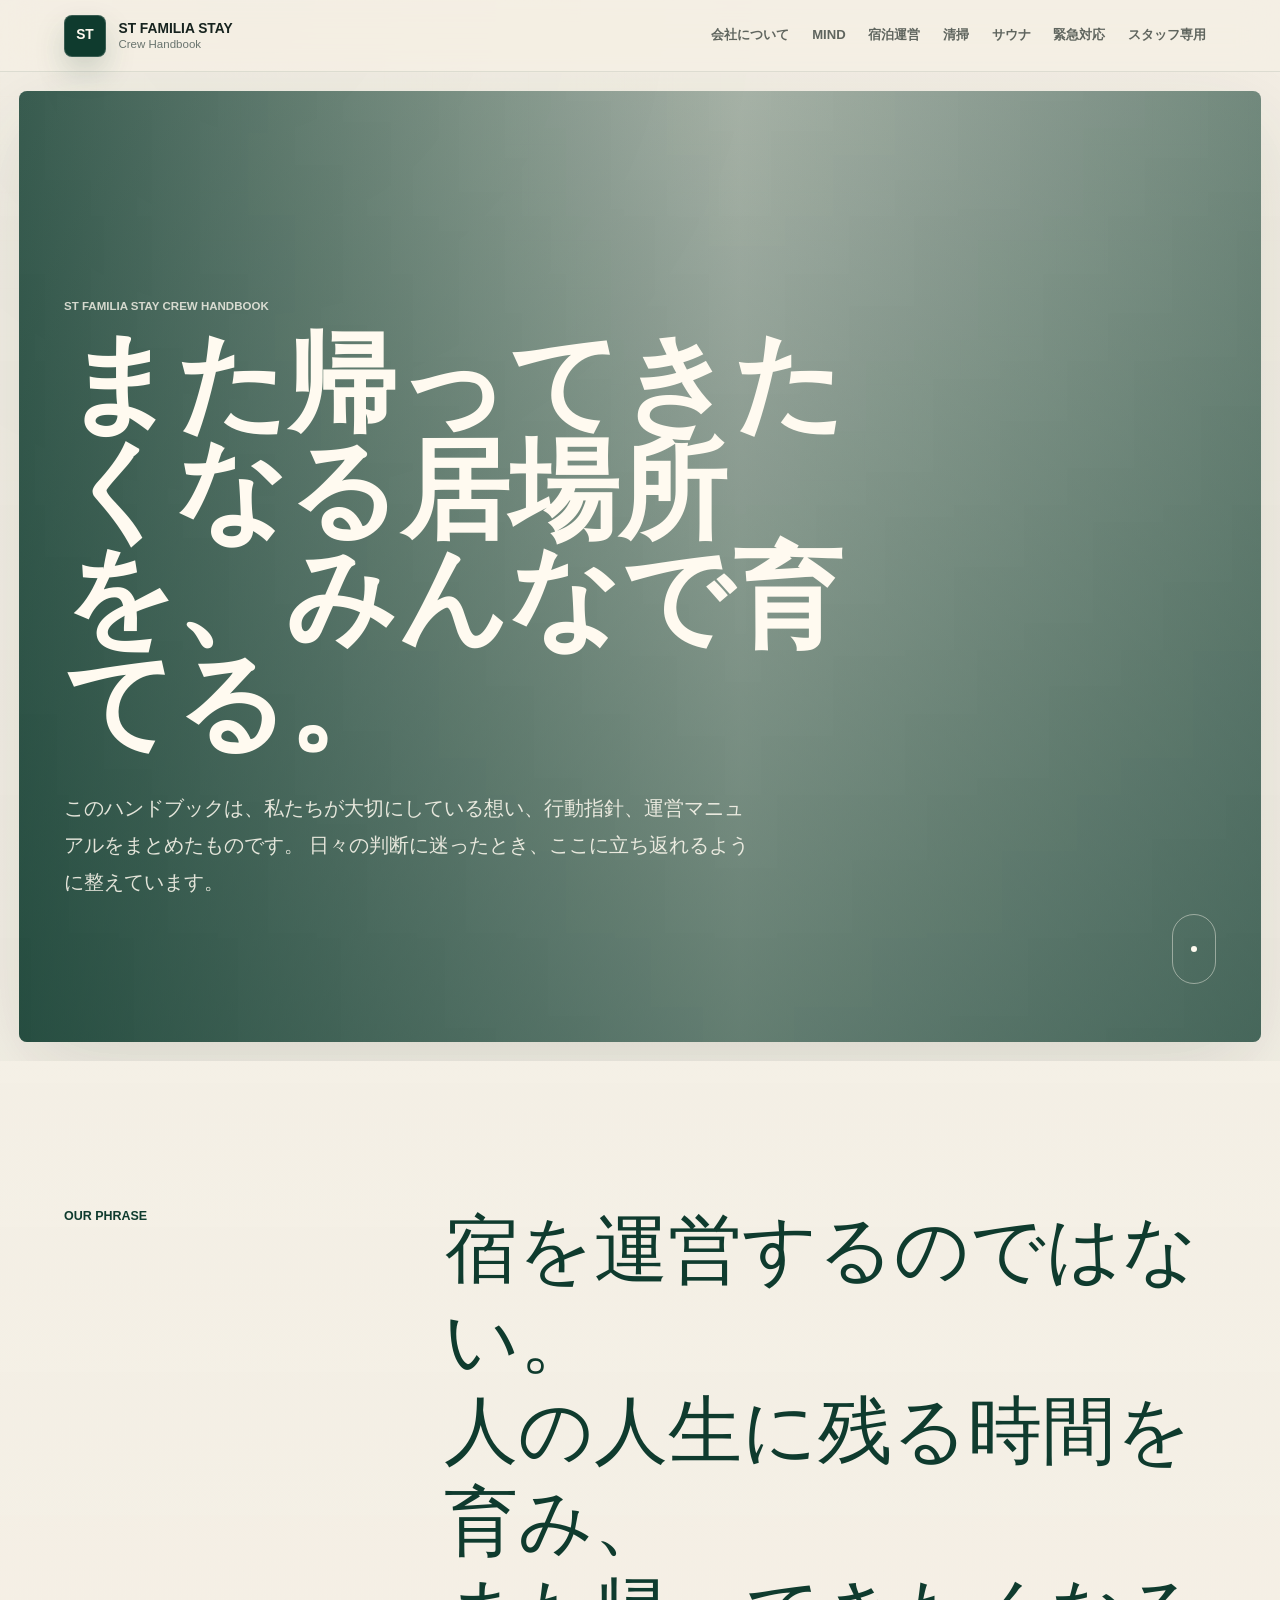
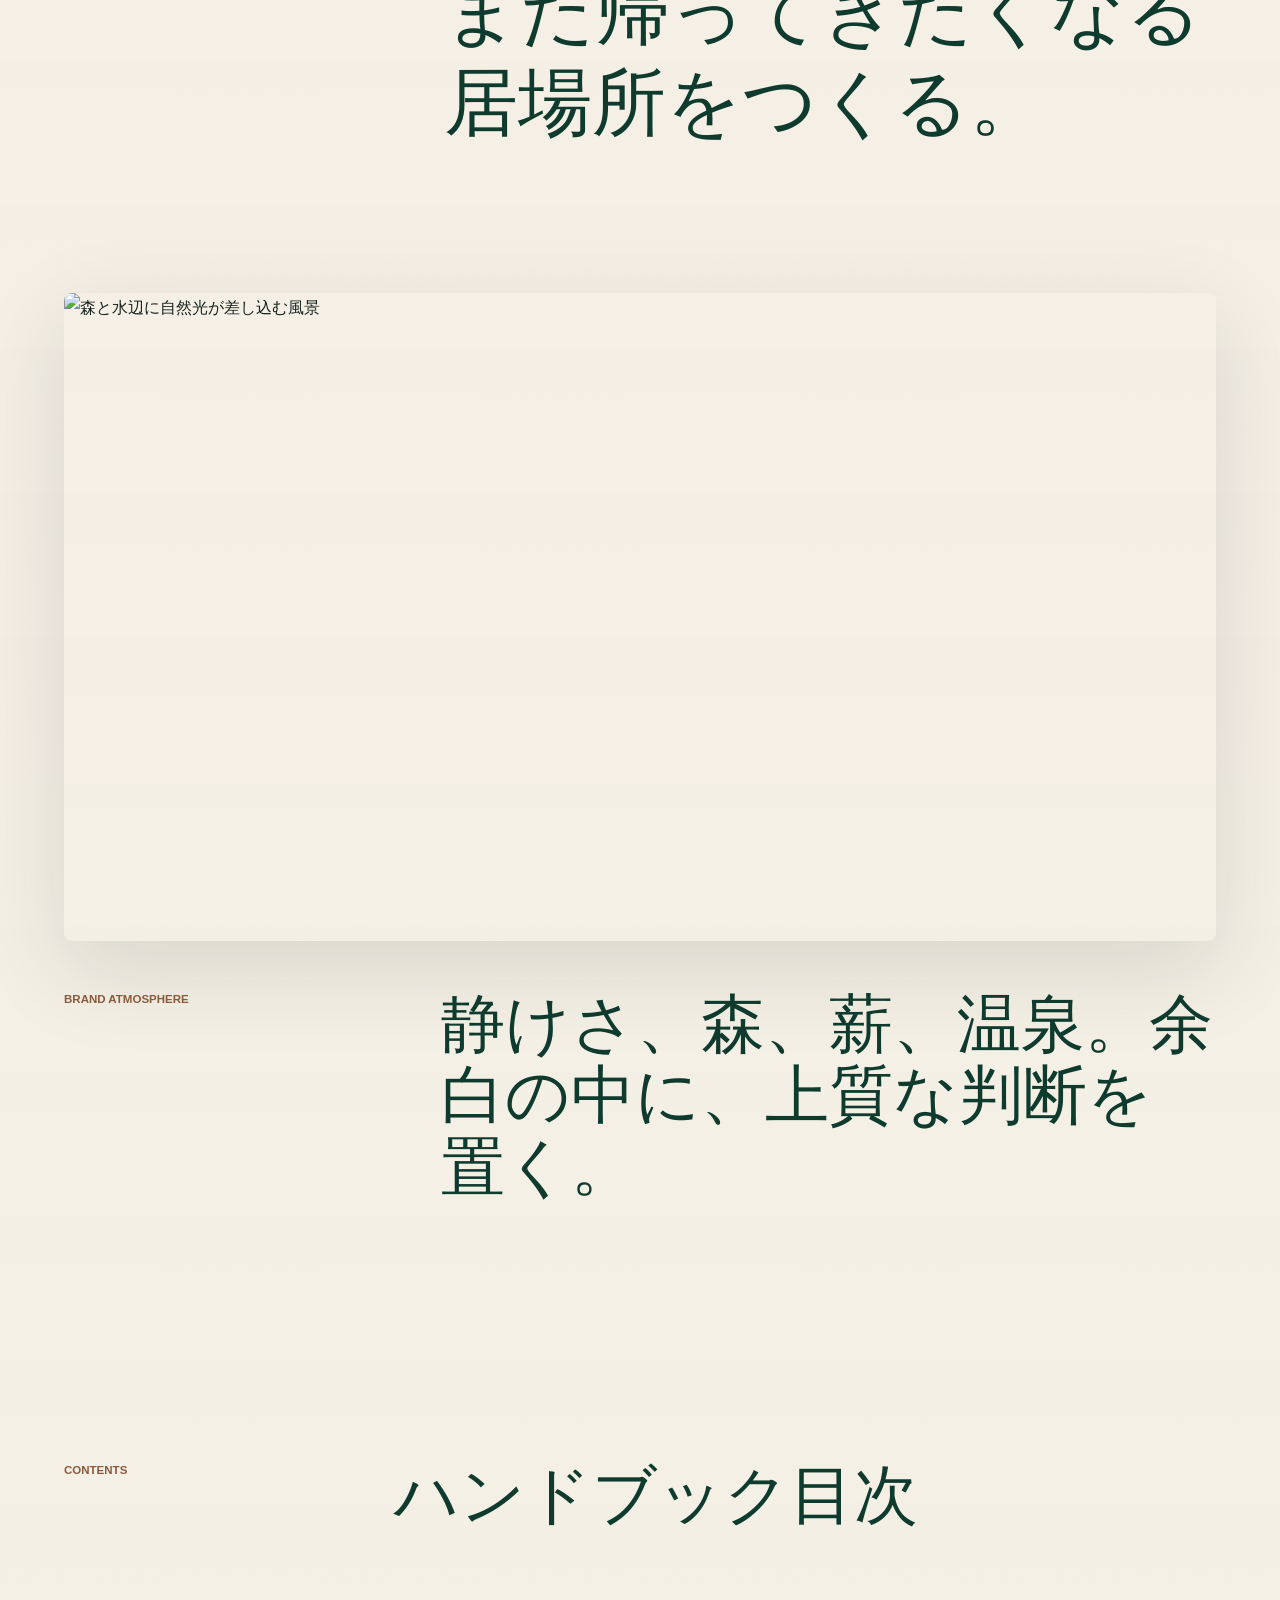
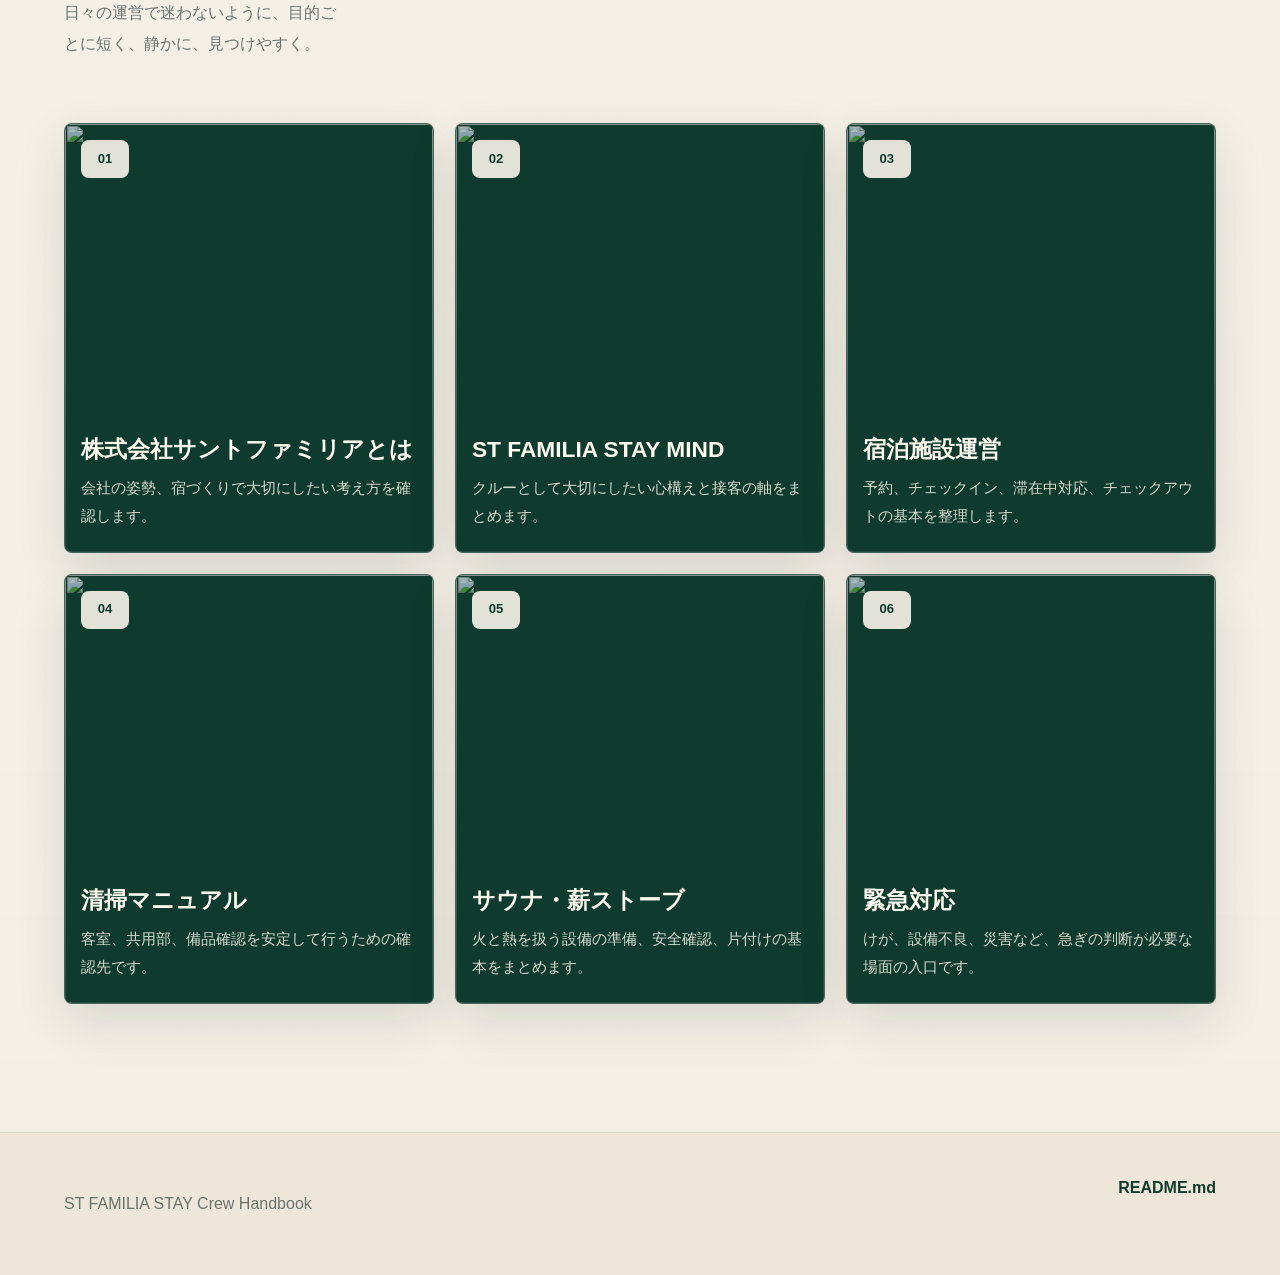
==== index.html @ 8fecba77 "Initial commit" ====
<!doctype html>
<html lang="ja">
<head>
  <meta charset="utf-8">
  <meta name="viewport" content="width=device-width, initial-scale=1">
  <title>ST FAMILIA STAY Crew Handbook</title>
  <meta name="description" content="ST FAMILIA STAYの想い、行動指針、運営マニュアルをまとめたクルーハンドブックです。">
  <link rel="stylesheet" href="style.css">
  <script src="script.js" defer></script>
</head>
<body>
  <header class="site-header">
    <a class="brand" href="index.html" aria-label="ST FAMILIA STAY Crew Handbook">
      <span class="brand-mark">ST</span>
      <span>
        <span class="brand-name">ST FAMILIA STAY</span>
        <span class="brand-subtitle">Crew Handbook</span>
      </span>
    </a>
    <nav class="site-nav" aria-label="主要ページ">
      <a href="about.html">会社について</a>
      <a href="mind.html">MIND</a>
      <a href="operations.html">宿泊運営</a>
      <a href="cleaning.html">清掃</a>
      <a href="sauna.html">サウナ</a>
      <a href="emergency.html">緊急対応</a>
      <a href="staff.html">スタッフ専用</a>
    </nav>
  </header>

  <main>
    <section class="hero" data-reveal>
      <div class="hero-image" aria-hidden="true">
        <img src="https://images.unsplash.com/photo-1448375240586-882707db888b?auto=format&fit=crop&w=1800&q=82" alt="">
      </div>
      <div class="hero-copy">
        <p class="eyebrow">ST FAMILIA STAY CREW HANDBOOK</p>
        <h1>また帰ってきたくなる居場所を、みんなで育てる。</h1>
        <p class="lead">
          このハンドブックは、私たちが大切にしている想い、行動指針、運営マニュアルをまとめたものです。
          日々の判断に迷ったとき、ここに立ち返れるように整えています。
        </p>
      </div>
      <a class="scroll-cue" href="#contents" aria-label="目次へ移動"><span></span></a>
    </section>

    <section class="quiet-statement" data-reveal>
      <div class="statement-kicker">Our Phrase</div>
      <div class="statement-copy">
        <p>宿を運営するのではない。</p>
        <p>人の人生に残る時間を育み、</p>
        <p>また帰ってきたくなる居場所をつくる。</p>
      </div>
    </section>

    <section class="image-section" data-reveal>
      <figure class="wide-photo">
        <img src="https://images.unsplash.com/photo-1506744038136-46273834b3fb?auto=format&fit=crop&w=1800&q=82" alt="森と水辺に自然光が差し込む風景">
      </figure>
      <div class="image-section-copy">
        <p class="eyebrow">Brand Atmosphere</p>
        <h2>静けさ、森、薪、温泉。余白の中に、上質な判断を置く。</h2>
      </div>
    </section>

    <section class="section" id="contents" data-reveal>
      <div class="section-heading">
        <p class="eyebrow">Contents</p>
        <h2>ハンドブック目次</h2>
        <p>日々の運営で迷わないように、目的ごとに短く、静かに、見つけやすく。</p>
      </div>
      <div class="card-grid">
        <a class="content-card ready" href="about.html">
          <img src="https://images.unsplash.com/photo-1600585154340-be6161a56a0c?auto=format&fit=crop&w=900&q=80" alt="">
          <span class="card-number">01</span>
          <h3>株式会社サントファミリアとは</h3>
          <p>会社の姿勢、宿づくりで大切にしたい考え方を確認します。</p>
        </a>
        <a class="content-card" href="mind.html">
          <img src="https://images.unsplash.com/photo-1513836279014-a89f7a76ae86?auto=format&fit=crop&w=900&q=80" alt="">
          <span class="card-number">02</span>
          <h3>ST FAMILIA STAY MIND</h3>
          <p>クルーとして大切にしたい心構えと接客の軸をまとめます。</p>
        </a>
        <a class="content-card" href="operations.html">
          <img src="https://images.unsplash.com/photo-1542314831-068cd1dbfeeb?auto=format&fit=crop&w=900&q=80" alt="">
          <span class="card-number">03</span>
          <h3>宿泊施設運営</h3>
          <p>予約、チェックイン、滞在中対応、チェックアウトの基本を整理します。</p>
        </a>
        <a class="content-card" href="cleaning.html">
          <img src="https://images.unsplash.com/photo-1524758631624-e2822e304c36?auto=format&fit=crop&w=900&q=80" alt="">
          <span class="card-number">04</span>
          <h3>清掃マニュアル</h3>
          <p>客室、共用部、備品確認を安定して行うための確認先です。</p>
        </a>
        <a class="content-card" href="sauna.html">
          <img src="https://images.unsplash.com/photo-1601674128442-7e8d228f5350?auto=format&fit=crop&w=900&q=80" alt="">
          <span class="card-number">05</span>
          <h3>サウナ・薪ストーブ</h3>
          <p>火と熱を扱う設備の準備、安全確認、片付けの基本をまとめます。</p>
        </a>
        <a class="content-card" href="emergency.html">
          <img src="https://images.unsplash.com/photo-1500530855697-b586d89ba3ee?auto=format&fit=crop&w=900&q=80" alt="">
          <span class="card-number">06</span>
          <h3>緊急対応</h3>
          <p>けが、設備不良、災害など、急ぎの判断が必要な場面の入口です。</p>
        </a>
      </div>
    </section>
  </main>

  <footer class="site-footer">
    <p>ST FAMILIA STAY Crew Handbook</p>
    <a href="README.md">README.md</a>
  </footer>
</body>
</html>
---- style.css ----
:root {
  --ink: #17231f;
  --muted: #69746e;
  --paper: #f4efe5;
  --paper-soft: #fbf7ef;
  --forest: #0f3b2e;
  --forest-2: #1f5a47;
  --moss: #7f8f68;
  --wood: #8a5a3b;
  --steam: #e9e1d3;
  --line: rgba(15, 59, 46, 0.16);
  --white: #fffaf0;
  --shadow-soft: 0 28px 90px rgba(23, 35, 31, 0.13);
  --shadow-hover: 0 36px 120px rgba(23, 35, 31, 0.19);
  --radius: 8px;
  --site-pad: clamp(1rem, 5vw, 4.5rem);
}

* {
  box-sizing: border-box;
}

html {
  scroll-behavior: smooth;
  background: var(--paper);
}

body {
  margin: 0;
  color: var(--ink);
  background:
    linear-gradient(180deg, rgba(244, 239, 229, 0.88), rgba(244, 239, 229, 1)),
    radial-gradient(circle at 20% 0%, rgba(127, 143, 104, 0.2), transparent 34rem);
  font-family: -apple-system, BlinkMacSystemFont, "Hiragino Sans", "Yu Gothic", "YuGothic", "Noto Sans JP", sans-serif;
  line-height: 1.9;
  text-rendering: optimizeLegibility;
}

body::before {
  content: "";
  position: fixed;
  inset: 0;
  z-index: -1;
  pointer-events: none;
  background-image:
    linear-gradient(rgba(15, 59, 46, 0.035) 1px, transparent 1px),
    linear-gradient(90deg, rgba(15, 59, 46, 0.025) 1px, transparent 1px);
  background-size: 48px 48px;
  mask-image: linear-gradient(180deg, rgba(0, 0, 0, 0.34), transparent 70%);
}

a {
  color: inherit;
}

img {
  display: block;
  max-width: 100%;
}

h1,
h2,
h3,
p {
  overflow-wrap: anywhere;
}

h1,
h2,
h3 {
  letter-spacing: 0;
}

[data-reveal] {
  opacity: 0;
  transform: translateY(28px);
  transition: opacity 900ms ease, transform 900ms ease;
}

[data-reveal].is-visible {
  opacity: 1;
  transform: translateY(0);
}

.site-header {
  position: sticky;
  top: 0;
  z-index: 20;
  display: flex;
  align-items: center;
  justify-content: space-between;
  gap: 1.2rem;
  min-height: 72px;
  padding: 0.85rem var(--site-pad);
  background: rgba(244, 239, 229, 0.78);
  border-bottom: 1px solid rgba(15, 59, 46, 0.1);
  backdrop-filter: blur(18px) saturate(145%);
}

.brand {
  display: inline-flex;
  align-items: center;
  gap: 0.78rem;
  min-width: 230px;
  text-decoration: none;
}

.brand-mark {
  display: grid;
  place-items: center;
  width: 42px;
  height: 42px;
  color: var(--white);
  background: var(--forest);
  border: 1px solid rgba(255, 250, 240, 0.18);
  border-radius: var(--radius);
  box-shadow: 0 14px 30px rgba(15, 59, 46, 0.18);
  font-size: 0.86rem;
  font-weight: 800;
  letter-spacing: 0;
}

.brand-name,
.brand-subtitle {
  display: block;
  line-height: 1.24;
}

.brand-name {
  font-size: 0.86rem;
  font-weight: 800;
}

.brand-subtitle {
  color: var(--muted);
  font-size: 0.72rem;
}

.site-nav {
  display: flex;
  flex-wrap: wrap;
  justify-content: flex-end;
  gap: 0.18rem;
}

.site-nav a {
  padding: 0.42rem 0.62rem;
  border-radius: 999px;
  color: rgba(23, 35, 31, 0.68);
  font-size: 0.82rem;
  font-weight: 700;
  text-decoration: none;
  transition: color 180ms ease, background 180ms ease;
}

.site-nav a:hover,
.site-nav a[aria-current="page"] {
  color: var(--white);
  background: var(--forest);
}

.hero {
  position: relative;
  display: grid;
  min-height: calc(100svh - 72px);
  padding: clamp(7rem, 18vw, 14rem) var(--site-pad) clamp(5rem, 13vw, 10rem);
  overflow: hidden;
  isolation: isolate;
}

.hero-image {
  position: absolute;
  inset: clamp(0.65rem, 2vw, 1.2rem);
  z-index: -2;
  overflow: hidden;
  border-radius: var(--radius);
  box-shadow: var(--shadow-soft);
}

.hero-image::after {
  content: "";
  position: absolute;
  inset: 0;
  background:
    linear-gradient(180deg, rgba(15, 59, 46, 0.18), rgba(15, 59, 46, 0.54)),
    linear-gradient(90deg, rgba(15, 59, 46, 0.78), rgba(15, 59, 46, 0.2) 58%, rgba(15, 59, 46, 0.48));
}

.hero-image img {
  width: 100%;
  height: 100%;
  object-fit: cover;
  transform: scale(1.04);
  animation: slow-breathe 14s ease-in-out infinite alternate;
}

.hero-copy {
  max-width: 880px;
  color: var(--white);
}

.eyebrow {
  margin: 0 0 0.85rem;
  color: var(--wood);
  font-size: 0.72rem;
  font-weight: 800;
  letter-spacing: 0;
  text-transform: uppercase;
}

.hero .eyebrow,
.page-hero .eyebrow {
  color: rgba(255, 250, 240, 0.78);
}

h1 {
  max-width: 920px;
  margin: 0;
  font-size: clamp(2.35rem, 12vw, 6.8rem);
  font-weight: 650;
  line-height: 0.98;
}

.lead {
  max-width: 690px;
  margin: clamp(1.2rem, 3vw, 2rem) 0 0;
  color: rgba(255, 250, 240, 0.86);
  font-size: clamp(1rem, 2.3vw, 1.22rem);
}

.scroll-cue {
  position: absolute;
  right: var(--site-pad);
  bottom: clamp(2.2rem, 6vw, 5rem);
  display: grid;
  place-items: center;
  width: 44px;
  height: 70px;
  border: 1px solid rgba(255, 250, 240, 0.44);
  border-radius: 999px;
  text-decoration: none;
}

.scroll-cue span {
  width: 6px;
  height: 6px;
  background: var(--white);
  border-radius: 50%;
  animation: scroll-dot 1.7s ease-in-out infinite;
}

.quiet-statement {
  display: grid;
  grid-template-columns: minmax(0, 0.36fr) minmax(0, 1fr);
  gap: clamp(2rem, 8vw, 7rem);
  padding: clamp(4rem, 12vw, 9rem) var(--site-pad);
}

.statement-kicker {
  color: var(--forest);
  font-size: 0.78rem;
  font-weight: 800;
  text-transform: uppercase;
}

.statement-copy {
  color: var(--forest);
  font-size: clamp(1.65rem, 5.8vw, 4.8rem);
  font-weight: 560;
  line-height: 1.22;
}

.statement-copy p {
  margin: 0;
}

.image-section {
  display: grid;
  gap: clamp(1.4rem, 4vw, 3rem);
  padding: 0 var(--site-pad) clamp(4rem, 10vw, 8rem);
}

.wide-photo {
  margin: 0;
  overflow: hidden;
  border-radius: var(--radius);
  box-shadow: var(--shadow-soft);
}

.wide-photo img {
  width: 100%;
  height: min(72svh, 760px);
  min-height: 420px;
  object-fit: cover;
}

.image-section-copy {
  display: grid;
  grid-template-columns: minmax(0, 0.42fr) minmax(0, 1fr);
  gap: clamp(1rem, 4vw, 4rem);
  align-items: start;
}

.image-section-copy h2,
.section-heading h2 {
  margin: 0;
  color: var(--forest);
  font-size: clamp(1.8rem, 5vw, 4.1rem);
  font-weight: 560;
  line-height: 1.12;
}

.section {
  padding: clamp(4rem, 10vw, 8rem) var(--site-pad);
}

.section-heading {
  display: grid;
  grid-template-columns: minmax(0, 0.34fr) minmax(0, 1fr);
  gap: clamp(1rem, 4vw, 4rem);
  margin-bottom: clamp(1.8rem, 5vw, 4rem);
}

.section-heading p:last-child {
  max-width: 520px;
  margin: 1rem 0 0;
  color: var(--muted);
}

.card-grid {
  display: grid;
  grid-template-columns: repeat(3, minmax(0, 1fr));
  gap: clamp(0.9rem, 2vw, 1.3rem);
}

.content-card {
  position: relative;
  min-height: 430px;
  padding: 1rem;
  overflow: hidden;
  color: var(--white);
  background: var(--forest);
  border: 1px solid rgba(255, 250, 240, 0.22);
  border-radius: var(--radius);
  box-shadow: 0 18px 50px rgba(23, 35, 31, 0.12);
  text-decoration: none;
  transition: transform 260ms ease, box-shadow 260ms ease;
}

.content-card::after {
  content: "";
  position: absolute;
  inset: 0;
  background: linear-gradient(180deg, rgba(15, 59, 46, 0.08), rgba(15, 59, 46, 0.84));
  pointer-events: none;
}

.content-card img {
  position: absolute;
  inset: 0;
  width: 100%;
  height: 100%;
  object-fit: cover;
  opacity: 0.72;
  transition: transform 700ms ease, opacity 260ms ease;
}

.content-card:hover {
  transform: translateY(-6px);
  box-shadow: var(--shadow-hover);
}

.content-card:hover img {
  opacity: 0.86;
  transform: scale(1.06);
}

.card-number,
.content-card h3,
.content-card p {
  position: relative;
  z-index: 1;
}

.card-number {
  display: inline-grid;
  place-items: center;
  width: 3rem;
  height: 2.35rem;
  color: var(--forest);
  background: rgba(255, 250, 240, 0.88);
  border-radius: var(--radius);
  font-size: 0.82rem;
  font-weight: 800;
}

.content-card h3 {
  margin: 16rem 0 0.65rem;
  font-size: clamp(1.12rem, 2vw, 1.42rem);
  line-height: 1.35;
}

.content-card p {
  margin: 0;
  color: rgba(255, 250, 240, 0.84);
  font-size: 0.92rem;
}

.page {
  max-width: 1220px;
  margin: 0 auto;
  padding: clamp(1.2rem, 4vw, 2rem) var(--site-pad) clamp(4rem, 10vw, 8rem);
}

.breadcrumb {
  display: flex;
  flex-wrap: wrap;
  gap: 0.55rem;
  align-items: center;
  color: var(--muted);
  font-size: 0.82rem;
}

.breadcrumb a {
  color: var(--forest);
  font-weight: 800;
  text-decoration: none;
}

.breadcrumb span::before {
  content: "/";
  margin-right: 0.55rem;
  color: rgba(15, 59, 46, 0.32);
}

.page-hero {
  position: relative;
  min-height: min(72svh, 760px);
  margin-top: 1rem;
  padding: clamp(2rem, 7vw, 5.5rem);
  display: grid;
  align-content: end;
  overflow: hidden;
  color: var(--white);
  background: var(--forest);
  border-radius: var(--radius);
  box-shadow: var(--shadow-soft);
}

.page-hero::before {
  content: "";
  position: absolute;
  inset: 0;
  background-image: var(--page-image);
  background-position: center;
  background-size: cover;
  transform: scale(1.03);
  animation: slow-breathe 16s ease-in-out infinite alternate;
}

.page-hero::after {
  content: "";
  position: absolute;
  inset: 0;
  background:
    linear-gradient(180deg, rgba(15, 59, 46, 0.08), rgba(15, 59, 46, 0.82)),
    linear-gradient(90deg, rgba(15, 59, 46, 0.72), rgba(15, 59, 46, 0.1));
}

.page-hero > * {
  position: relative;
  z-index: 1;
}

.page-hero h1 {
  font-size: clamp(2.25rem, 8vw, 5.8rem);
}

.page-hero .lead {
  max-width: 680px;
}

.article-layout {
  display: grid;
  grid-template-columns: minmax(160px, 220px) minmax(0, 1fr);
  gap: clamp(1.2rem, 4vw, 3rem);
  margin-top: clamp(2rem, 6vw, 4rem);
}

.toc {
  position: sticky;
  top: 96px;
  align-self: start;
  display: grid;
  gap: 0.15rem;
  padding: 1rem;
  background: rgba(251, 247, 239, 0.72);
  border: 1px solid var(--line);
  border-radius: var(--radius);
  backdrop-filter: blur(14px);
}

.toc a {
  padding: 0.5rem 0.4rem;
  color: var(--muted);
  font-size: 0.86rem;
  font-weight: 800;
  text-decoration: none;
}

.toc a:hover {
  color: var(--forest);
}

.article {
  margin-top: clamp(2rem, 6vw, 4rem);
  padding: clamp(1.35rem, 5vw, 4rem);
  background: rgba(251, 247, 239, 0.82);
  border: 1px solid var(--line);
  border-radius: var(--radius);
  box-shadow: 0 18px 70px rgba(23, 35, 31, 0.08);
  backdrop-filter: blur(14px);
}

.article-layout .article {
  margin-top: 0;
}

.article.narrow {
  max-width: 860px;
}

.article h2 {
  margin: 0 0 0.9rem;
  color: var(--forest);
  font-size: clamp(1.45rem, 4.5vw, 2.7rem);
  font-weight: 560;
  line-height: 1.25;
}

.article h2:not(:first-child) {
  margin-top: clamp(2.2rem, 7vw, 4rem);
}

.article p {
  margin: 0 0 1.1rem;
  color: rgba(23, 35, 31, 0.78);
}

.check-list {
  display: grid;
  gap: 0.72rem;
  margin: 1.2rem 0 0;
  padding: 0;
  list-style: none;
}

.check-list li {
  position: relative;
  padding: 0.75rem 0 0.75rem 2rem;
  border-top: 1px solid rgba(15, 59, 46, 0.1);
}

.check-list li::before {
  content: "";
  position: absolute;
  top: 1.28rem;
  left: 0.3rem;
  width: 0.48rem;
  height: 0.48rem;
  background: var(--forest);
  border-radius: 50%;
  box-shadow: 0 0 0 7px rgba(15, 59, 46, 0.09);
}

.note {
  margin: 1.8rem 0;
  padding: clamp(1rem, 3vw, 1.45rem);
  color: var(--white);
  background: var(--forest);
  border: 1px solid rgba(255, 250, 240, 0.14);
  border-radius: var(--radius);
}

.note.warning {
  background: #5b2f22;
}

.note strong {
  display: block;
  margin-bottom: 0.4rem;
  color: var(--white);
}

.note p {
  margin: 0;
  color: rgba(255, 250, 240, 0.84);
}

.process {
  display: grid;
  grid-template-columns: repeat(5, minmax(0, 1fr));
  gap: 0.55rem;
  margin-top: 1.4rem;
}

.process span {
  min-height: 72px;
  display: grid;
  place-items: center;
  padding: 0.6rem;
  color: var(--forest);
  background: rgba(15, 59, 46, 0.06);
  border: 1px solid var(--line);
  border-radius: var(--radius);
  font-size: 0.84rem;
  font-weight: 800;
  text-align: center;
}

.steps {
  display: grid;
  gap: 0.8rem;
  margin: 1.2rem 0 0;
  padding: 0;
  list-style: none;
  counter-reset: step;
}

.steps li {
  display: grid;
  grid-template-columns: auto minmax(0, 1fr);
  gap: 0.55rem 1rem;
  padding: clamp(1rem, 3vw, 1.35rem);
  background: rgba(91, 47, 34, 0.06);
  border: 1px solid rgba(91, 47, 34, 0.16);
  border-radius: var(--radius);
  counter-increment: step;
}

.steps li::before {
  content: counter(step);
  display: grid;
  place-items: center;
  width: 2.2rem;
  height: 2.2rem;
  color: var(--white);
  background: #5b2f22;
  border-radius: var(--radius);
  font-weight: 800;
}

.steps strong,
.steps span {
  grid-column: 2;
}

.steps strong {
  grid-row: 1;
  color: #5b2f22;
  line-height: 1.1;
}

.steps span {
  color: var(--muted);
}

.site-footer {
  display: flex;
  flex-wrap: wrap;
  justify-content: space-between;
  gap: 1rem;
  padding: clamp(1.5rem, 4vw, 2.5rem) var(--site-pad);
  color: var(--muted);
  background: #eee7d9;
  border-top: 1px solid rgba(15, 59, 46, 0.1);
}

.site-footer a {
  color: var(--forest);
  font-weight: 800;
  text-decoration: none;
}

.about-page {
  padding: clamp(1rem, 3vw, 1.4rem) var(--site-pad) clamp(4rem, 10vw, 8rem);
}

.about-breadcrumb {
  max-width: 1260px;
  margin: 0 auto 1rem;
}

.about-hero {
  position: relative;
  min-height: min(86svh, 880px);
  max-width: 1260px;
  margin: 0 auto;
  display: grid;
  align-items: end;
  overflow: hidden;
  border-radius: var(--radius);
  box-shadow: var(--shadow-soft);
  isolation: isolate;
}

.about-hero-image {
  position: absolute;
  inset: 0;
  z-index: -2;
}

.about-hero-image::after {
  content: "";
  position: absolute;
  inset: 0;
  background:
    linear-gradient(180deg, rgba(15, 59, 46, 0.04), rgba(15, 59, 46, 0.82)),
    linear-gradient(90deg, rgba(15, 59, 46, 0.78), rgba(15, 59, 46, 0.12) 64%);
}

.about-hero-image img {
  width: 100%;
  height: 100%;
  object-fit: cover;
  transform: scale(1.03);
  animation: slow-breathe 16s ease-in-out infinite alternate;
}

.about-hero-copy {
  max-width: 900px;
  padding: clamp(2rem, 7vw, 5.8rem);
  color: var(--white);
}

.about-hero-copy .eyebrow {
  color: rgba(255, 250, 240, 0.76);
}

.about-hero-copy h1 {
  font-size: clamp(2.35rem, 9vw, 6.3rem);
}

.about-hero-copy .lead {
  color: rgba(255, 250, 240, 0.86);
}

.philosophy-section,
.mv-section,
.value-section,
.owner-message,
.phrase-section,
.next-page-section {
  max-width: 1260px;
  margin: 0 auto;
}

.philosophy-section {
  display: grid;
  grid-template-columns: minmax(0, 0.32fr) minmax(0, 1fr);
  gap: clamp(1.6rem, 7vw, 6rem);
  padding: clamp(5rem, 13vw, 10rem) 0;
}

.section-index {
  margin: 0;
  color: var(--forest);
  font-size: 0.78rem;
  font-weight: 800;
  text-transform: uppercase;
}

.philosophy-copy {
  max-width: 830px;
}

.philosophy-copy h2,
.mv-block h2,
.value-heading h2,
.owner-copy h2,
.next-page-section h2 {
  margin: 0;
  color: var(--forest);
  font-size: clamp(2rem, 6vw, 4.8rem);
  font-weight: 560;
  line-height: 1.12;
}

.philosophy-copy p,
.mv-block p,
.value-heading p,
.owner-copy p,
.next-page-section p {
  color: rgba(23, 35, 31, 0.76);
}

.philosophy-copy p {
  max-width: 720px;
  margin: clamp(1.3rem, 3vw, 2rem) 0 0;
  font-size: clamp(1rem, 2vw, 1.14rem);
}

.mv-section {
  display: grid;
  grid-template-columns: minmax(0, 0.8fr) minmax(0, 1fr);
  gap: clamp(1.2rem, 5vw, 4.5rem);
  align-items: center;
  padding: clamp(2.8rem, 9vw, 7rem) 0;
}

.mv-section.reverse {
  direction: rtl;
}

.mv-section.reverse > * {
  direction: ltr;
}

.mv-block {
  padding: clamp(1.4rem, 5vw, 4rem);
}

.mv-block span {
  display: block;
  margin-bottom: 1rem;
  color: var(--wood);
  font-size: 0.78rem;
  font-weight: 800;
  text-transform: uppercase;
}

.mv-block p {
  max-width: 560px;
  margin: 1.4rem 0 0;
}

.mv-photo {
  margin: 0;
  overflow: hidden;
  border-radius: var(--radius);
  box-shadow: var(--shadow-soft);
}

.mv-photo img {
  width: 100%;
  height: min(72svh, 720px);
  min-height: 440px;
  object-fit: cover;
}

.value-section {
  padding: clamp(5rem, 13vw, 10rem) 0;
}

.value-heading {
  display: grid;
  grid-template-columns: minmax(0, 0.34fr) minmax(0, 1fr);
  gap: clamp(1rem, 5vw, 4rem);
  margin-top: 1rem;
  margin-bottom: clamp(1.8rem, 5vw, 4rem);
}

.value-heading p {
  max-width: 500px;
  margin: 1rem 0 0;
}

.value-grid {
  display: grid;
  grid-template-columns: repeat(4, minmax(0, 1fr));
  gap: 1px;
  overflow: hidden;
  border: 1px solid var(--line);
  border-radius: var(--radius);
  background: var(--line);
}

.value-grid article {
  min-height: 320px;
  padding: clamp(1.2rem, 3vw, 2rem);
  background: rgba(251, 247, 239, 0.84);
  transition: background 220ms ease, transform 220ms ease;
}

.value-grid article:hover {
  background: var(--forest);
  transform: translateY(-2px);
}

.value-grid span {
  display: block;
  color: var(--wood);
  font-size: 0.78rem;
  font-weight: 800;
}

.value-grid h3 {
  margin: 5rem 0 0.8rem;
  color: var(--forest);
  font-size: clamp(1.15rem, 2vw, 1.45rem);
  line-height: 1.35;
}

.value-grid p {
  margin: 0;
  color: rgba(23, 35, 31, 0.7);
  font-size: 0.92rem;
}

.value-grid article:hover span,
.value-grid article:hover h3,
.value-grid article:hover p {
  color: var(--white);
}

.owner-message {
  display: grid;
  grid-template-columns: minmax(0, 0.86fr) minmax(0, 1fr);
  gap: clamp(1.3rem, 6vw, 5rem);
  align-items: center;
  padding: clamp(3rem, 9vw, 7rem) 0;
}

.owner-message figure {
  margin: 0;
  overflow: hidden;
  border-radius: var(--radius);
  box-shadow: var(--shadow-soft);
}

.owner-message img {
  width: 100%;
  height: min(76svh, 760px);
  min-height: 480px;
  object-fit: cover;
}

.owner-copy {
  padding: clamp(1rem, 4vw, 3rem) 0;
}

.owner-copy .eyebrow {
  color: var(--wood);
}

.owner-copy p {
  max-width: 650px;
  margin: 1.3rem 0 0;
}

.phrase-section {
  padding: clamp(5rem, 13vw, 10rem) 0;
  color: var(--white);
}

.phrase-section .section-index {
  color: var(--wood);
}

.phrase-section blockquote {
  margin: 1.2rem 0 0;
  padding: clamp(2rem, 7vw, 5rem);
  background:
    linear-gradient(135deg, rgba(15, 59, 46, 0.96), rgba(31, 90, 71, 0.86)),
    url("https://images.unsplash.com/photo-1511497584788-876760111969?auto=format&fit=crop&w=1500&q=80");
  background-position: center;
  background-size: cover;
  border-radius: var(--radius);
  box-shadow: var(--shadow-soft);
}

.phrase-section blockquote span {
  display: block;
  max-width: 980px;
  font-size: clamp(1.8rem, 6vw, 5rem);
  font-weight: 560;
  line-height: 1.24;
}

.next-page-section {
  display: grid;
  grid-template-columns: minmax(0, 1fr) auto;
  gap: clamp(1.5rem, 5vw, 4rem);
  align-items: end;
  padding: clamp(2rem, 6vw, 4rem);
  background: rgba(251, 247, 239, 0.8);
  border: 1px solid var(--line);
  border-radius: var(--radius);
  box-shadow: 0 18px 70px rgba(23, 35, 31, 0.08);
}

.next-page-section .eyebrow {
  color: var(--wood);
}

.next-page-section h2 {
  font-size: clamp(1.8rem, 5vw, 4rem);
}

.next-page-section p {
  max-width: 520px;
  margin: 1rem 0 0;
}

.next-button {
  display: inline-flex;
  align-items: center;
  justify-content: center;
  min-height: 54px;
  padding: 0.9rem 1.35rem;
  color: var(--white);
  background: var(--forest);
  border: 1px solid var(--forest);
  border-radius: 999px;
  font-size: 0.92rem;
  font-weight: 800;
  text-decoration: none;
  white-space: nowrap;
  transition: transform 180ms ease, background 180ms ease;
}

.next-button:hover {
  transform: translateY(-2px);
  background: var(--forest-2);
}

.staff-page {
  padding: clamp(1rem, 3vw, 1.4rem) var(--site-pad) clamp(4rem, 10vw, 8rem);
}

.staff-breadcrumb,
.staff-hero,
.staff-intro,
.report-section,
.lineworks-section,
.photo-guide-section,
.template-section,
.staff-next-section {
  max-width: 1260px;
  margin-right: auto;
  margin-left: auto;
}

.staff-breadcrumb {
  margin-bottom: 1rem;
}

.staff-hero {
  position: relative;
  min-height: min(84svh, 840px);
  display: grid;
  align-items: end;
  overflow: hidden;
  border-radius: var(--radius);
  box-shadow: var(--shadow-soft);
  isolation: isolate;
}

.staff-hero-image {
  position: absolute;
  inset: 0;
  z-index: -2;
}

.staff-hero-image::after {
  content: "";
  position: absolute;
  inset: 0;
  background:
    linear-gradient(180deg, rgba(15, 59, 46, 0.08), rgba(15, 59, 46, 0.86)),
    linear-gradient(90deg, rgba(15, 59, 46, 0.76), rgba(15, 59, 46, 0.18) 62%);
}

.staff-hero-image img {
  width: 100%;
  height: 100%;
  object-fit: cover;
  transform: scale(1.03);
  animation: slow-breathe 16s ease-in-out infinite alternate;
}

.staff-hero-copy {
  max-width: 940px;
  padding: clamp(2rem, 7vw, 5.8rem);
  color: var(--white);
}

.staff-hero-copy .eyebrow {
  color: rgba(255, 250, 240, 0.76);
}

.staff-hero-copy h1 {
  font-size: clamp(2.3rem, 8.8vw, 6.1rem);
}

.staff-hero-copy .lead {
  color: rgba(255, 250, 240, 0.86);
}

.staff-intro {
  display: grid;
  grid-template-columns: minmax(0, 0.32fr) minmax(0, 1fr);
  gap: clamp(1.6rem, 7vw, 6rem);
  padding: clamp(5rem, 12vw, 9rem) 0;
}

.staff-intro h2,
.report-panel h2,
.lineworks-copy h2,
.photo-guide-copy h2,
.template-section h2,
.staff-next-section h2 {
  margin: 0;
  color: var(--forest);
  font-size: clamp(2rem, 5.8vw, 4.6rem);
  font-weight: 560;
  line-height: 1.12;
}

.staff-intro p:not(.section-index),
.report-panel p,
.lineworks-copy p,
.photo-guide-copy p,
.staff-next-section p {
  color: rgba(23, 35, 31, 0.76);
}

.staff-intro p:not(.section-index) {
  max-width: 760px;
  margin: 1.4rem 0 0;
  font-size: clamp(1rem, 2vw, 1.14rem);
}

.report-section {
  display: grid;
  grid-template-columns: minmax(0, 0.95fr) minmax(0, 1fr);
  gap: clamp(1.2rem, 5vw, 4.5rem);
  align-items: center;
  padding: clamp(2.8rem, 9vw, 7rem) 0;
}

.report-section.reverse {
  direction: rtl;
}

.report-section.reverse > * {
  direction: ltr;
}

.report-panel {
  padding: clamp(1.35rem, 4vw, 3.5rem);
  background: rgba(251, 247, 239, 0.78);
  border: 1px solid var(--line);
  border-radius: var(--radius);
  box-shadow: 0 18px 70px rgba(23, 35, 31, 0.08);
}

.report-panel .eyebrow,
.staff-next-section .eyebrow {
  color: var(--wood);
}

.report-panel > p:not(.eyebrow) {
  margin: 1.3rem 0 0;
}

.report-list {
  display: grid;
  gap: 0;
  margin: clamp(1.4rem, 3vw, 2rem) 0 0;
  padding: 0;
  list-style: none;
  border-top: 1px solid rgba(15, 59, 46, 0.12);
}

.report-list li {
  display: grid;
  grid-template-columns: minmax(120px, 0.34fr) minmax(0, 1fr);
  gap: 1rem;
  padding: 1rem 0;
  border-bottom: 1px solid rgba(15, 59, 46, 0.12);
}

.report-list strong {
  color: var(--forest);
  line-height: 1.5;
}

.report-list span {
  color: var(--muted);
}

.report-photo {
  margin: 0;
  overflow: hidden;
  border-radius: var(--radius);
  box-shadow: var(--shadow-soft);
}

.report-photo img {
  width: 100%;
  height: min(74svh, 740px);
  min-height: 460px;
  object-fit: cover;
}

.lineworks-section {
  padding: clamp(5rem, 12vw, 9rem) 0;
}

.lineworks-copy {
  display: grid;
  grid-template-columns: minmax(0, 0.34fr) minmax(0, 1fr);
  gap: clamp(1rem, 5vw, 4rem);
  margin-bottom: clamp(1.8rem, 5vw, 4rem);
}

.lineworks-copy p:last-child {
  max-width: 620px;
  margin: 1rem 0 0;
}

.rule-grid {
  display: grid;
  grid-template-columns: repeat(3, minmax(0, 1fr));
  gap: 1px;
  overflow: hidden;
  background: var(--line);
  border: 1px solid var(--line);
  border-radius: var(--radius);
}

.rule-grid article {
  min-height: 290px;
  padding: clamp(1.2rem, 3vw, 2rem);
  background: rgba(251, 247, 239, 0.84);
}

.rule-grid span {
  color: var(--wood);
  font-size: 0.78rem;
  font-weight: 800;
}

.rule-grid h3 {
  margin: 4.6rem 0 0.8rem;
  color: var(--forest);
  font-size: clamp(1.14rem, 2vw, 1.42rem);
  line-height: 1.35;
}

.rule-grid p {
  margin: 0;
  color: var(--muted);
  font-size: 0.92rem;
}

.photo-guide-section {
  display: grid;
  grid-template-columns: minmax(0, 0.85fr) minmax(0, 1fr);
  gap: clamp(1.3rem, 6vw, 5rem);
  align-items: center;
  padding: clamp(3rem, 9vw, 7rem) 0;
}

.photo-guide-section figure {
  margin: 0;
  overflow: hidden;
  border-radius: var(--radius);
  box-shadow: var(--shadow-soft);
}

.photo-guide-section img {
  width: 100%;
  height: min(72svh, 720px);
  min-height: 440px;
  object-fit: cover;
}

.photo-guide-copy .check-list {
  margin-top: 1.5rem;
}

.template-section {
  padding: clamp(5rem, 12vw, 9rem) 0;
}

.template-section h2 {
  margin-top: 1rem;
  margin-bottom: clamp(1.6rem, 4vw, 3rem);
}

.template-grid {
  display: grid;
  grid-template-columns: repeat(2, minmax(0, 1fr));
  gap: clamp(1rem, 3vw, 1.4rem);
}

.template-grid article {
  padding: clamp(1.2rem, 3vw, 2rem);
  background: var(--forest);
  border-radius: var(--radius);
  box-shadow: var(--shadow-soft);
}

.template-grid h3 {
  margin: 0 0 1rem;
  color: var(--white);
  font-size: clamp(1.2rem, 2vw, 1.5rem);
}

.template-grid pre {
  margin: 0;
  padding: 1rem;
  overflow-x: auto;
  color: rgba(255, 250, 240, 0.88);
  background: rgba(255, 250, 240, 0.08);
  border: 1px solid rgba(255, 250, 240, 0.16);
  border-radius: var(--radius);
  font-family: "SFMono-Regular", Consolas, "Liberation Mono", monospace;
  font-size: 0.9rem;
  line-height: 1.8;
  white-space: pre-wrap;
}

.staff-next-section {
  display: grid;
  grid-template-columns: minmax(0, 1fr) auto;
  gap: clamp(1.5rem, 5vw, 4rem);
  align-items: end;
  padding: clamp(2rem, 6vw, 4rem);
  background: rgba(251, 247, 239, 0.8);
  border: 1px solid var(--line);
  border-radius: var(--radius);
  box-shadow: 0 18px 70px rgba(23, 35, 31, 0.08);
}

.staff-next-section h2 {
  font-size: clamp(1.8rem, 5vw, 4rem);
}

.staff-next-section p:not(.eyebrow) {
  max-width: 560px;
  margin: 1rem 0 0;
}

@keyframes slow-breathe {
  from {
    transform: scale(1.03);
  }

  to {
    transform: scale(1.09);
  }
}

@keyframes scroll-dot {
  0%,
  100% {
    transform: translateY(-13px);
    opacity: 0.45;
  }

  50% {
    transform: translateY(13px);
    opacity: 1;
  }
}

@media (prefers-reduced-motion: reduce) {
  *,
  *::before,
  *::after {
    scroll-behavior: auto !important;
    animation-duration: 0.01ms !important;
    animation-iteration-count: 1 !important;
    transition-duration: 0.01ms !important;
  }

  [data-reveal] {
    opacity: 1;
    transform: none;
  }
}

@media (max-width: 980px) {
  .site-header {
    position: static;
    align-items: flex-start;
    flex-direction: column;
  }

  .site-nav {
    justify-content: flex-start;
  }

  .quiet-statement,
  .image-section-copy,
  .section-heading,
  .article-layout,
  .philosophy-section,
  .mv-section,
  .owner-message,
  .next-page-section,
  .value-heading,
  .staff-intro,
  .report-section,
  .lineworks-copy,
  .photo-guide-section,
  .staff-next-section {
    grid-template-columns: 1fr;
  }

  .mv-section.reverse,
  .report-section.reverse {
    direction: ltr;
  }

  .card-grid {
    grid-template-columns: repeat(2, minmax(0, 1fr));
  }

  .value-grid {
    grid-template-columns: repeat(2, minmax(0, 1fr));
  }

  .rule-grid {
    grid-template-columns: 1fr;
  }

  .template-grid {
    grid-template-columns: 1fr;
  }

  .toc {
    position: static;
  }
}

@media (max-width: 640px) {
  :root {
    --site-pad: 1rem;
  }

  .brand {
    min-width: 0;
  }

  .brand-mark {
    width: 38px;
    height: 38px;
  }

  .site-nav {
    width: 100%;
    display: grid;
    grid-template-columns: repeat(3, minmax(0, 1fr));
    gap: 0.35rem;
  }

  .site-nav a {
    display: grid;
    place-items: center;
    min-height: 38px;
    padding: 0.35rem;
    background: rgba(15, 59, 46, 0.06);
    font-size: 0.76rem;
    text-align: center;
  }

  .hero {
    min-height: 82svh;
    padding-top: 38svh;
    padding-bottom: 3rem;
  }

  .hero-image {
    inset: 0.55rem;
  }

  .hero-image::after {
    background:
      linear-gradient(180deg, rgba(15, 59, 46, 0.12), rgba(15, 59, 46, 0.92)),
      linear-gradient(90deg, rgba(15, 59, 46, 0.46), rgba(15, 59, 46, 0.36));
  }

  .scroll-cue {
    display: none;
  }

  .quiet-statement {
    padding-top: 4rem;
  }

  .wide-photo img {
    min-height: 340px;
    height: 58svh;
  }

  .card-grid {
    grid-template-columns: 1fr;
  }

  .content-card {
    min-height: 390px;
  }

  .content-card h3 {
    margin-top: 14rem;
  }

  .page-hero {
    min-height: 68svh;
    padding: 2rem 1.1rem;
  }

  .about-page {
    padding-top: 0.75rem;
  }

  .staff-page {
    padding-top: 0.75rem;
  }

  .about-hero,
  .staff-hero {
    min-height: 78svh;
  }

  .about-hero-image::after,
  .staff-hero-image::after {
    background:
      linear-gradient(180deg, rgba(15, 59, 46, 0.08), rgba(15, 59, 46, 0.94)),
      linear-gradient(90deg, rgba(15, 59, 46, 0.32), rgba(15, 59, 46, 0.22));
  }

  .about-hero-copy,
  .staff-hero-copy {
    padding: 2rem 1.1rem;
  }

  .philosophy-section,
  .value-section,
  .phrase-section,
  .staff-intro,
  .lineworks-section,
  .template-section {
    padding: 4.5rem 0;
  }

  .mv-section,
  .owner-message,
  .report-section,
  .photo-guide-section {
    padding: 2.8rem 0;
  }

  .mv-block,
  .report-panel {
    padding: 0;
  }

  .mv-photo img,
  .owner-message img,
  .report-photo img,
  .photo-guide-section img {
    min-height: 340px;
    height: 58svh;
  }

  .value-grid {
    grid-template-columns: 1fr;
  }

  .value-grid article {
    min-height: 250px;
  }

  .value-grid h3 {
    margin-top: 3.5rem;
  }

  .phrase-section blockquote {
    padding: 2rem 1.1rem;
  }

  .next-page-section {
    padding: 1.3rem;
    align-items: start;
  }

  .report-panel {
    background: transparent;
    border: 0;
    box-shadow: none;
  }

  .report-list li {
    grid-template-columns: 1fr;
    gap: 0.25rem;
  }

  .rule-grid article {
    min-height: 230px;
  }

  .rule-grid h3 {
    margin-top: 3.5rem;
  }

  .template-grid article {
    padding: 1rem;
  }

  .staff-next-section {
    padding: 1.3rem;
    align-items: start;
  }

  .next-button {
    width: 100%;
  }

  .process {
    grid-template-columns: 1fr;
  }

  .steps li {
    grid-template-columns: 1fr;
  }

  .steps li::before,
  .steps strong,
  .steps span {
    grid-column: 1;
  }
}
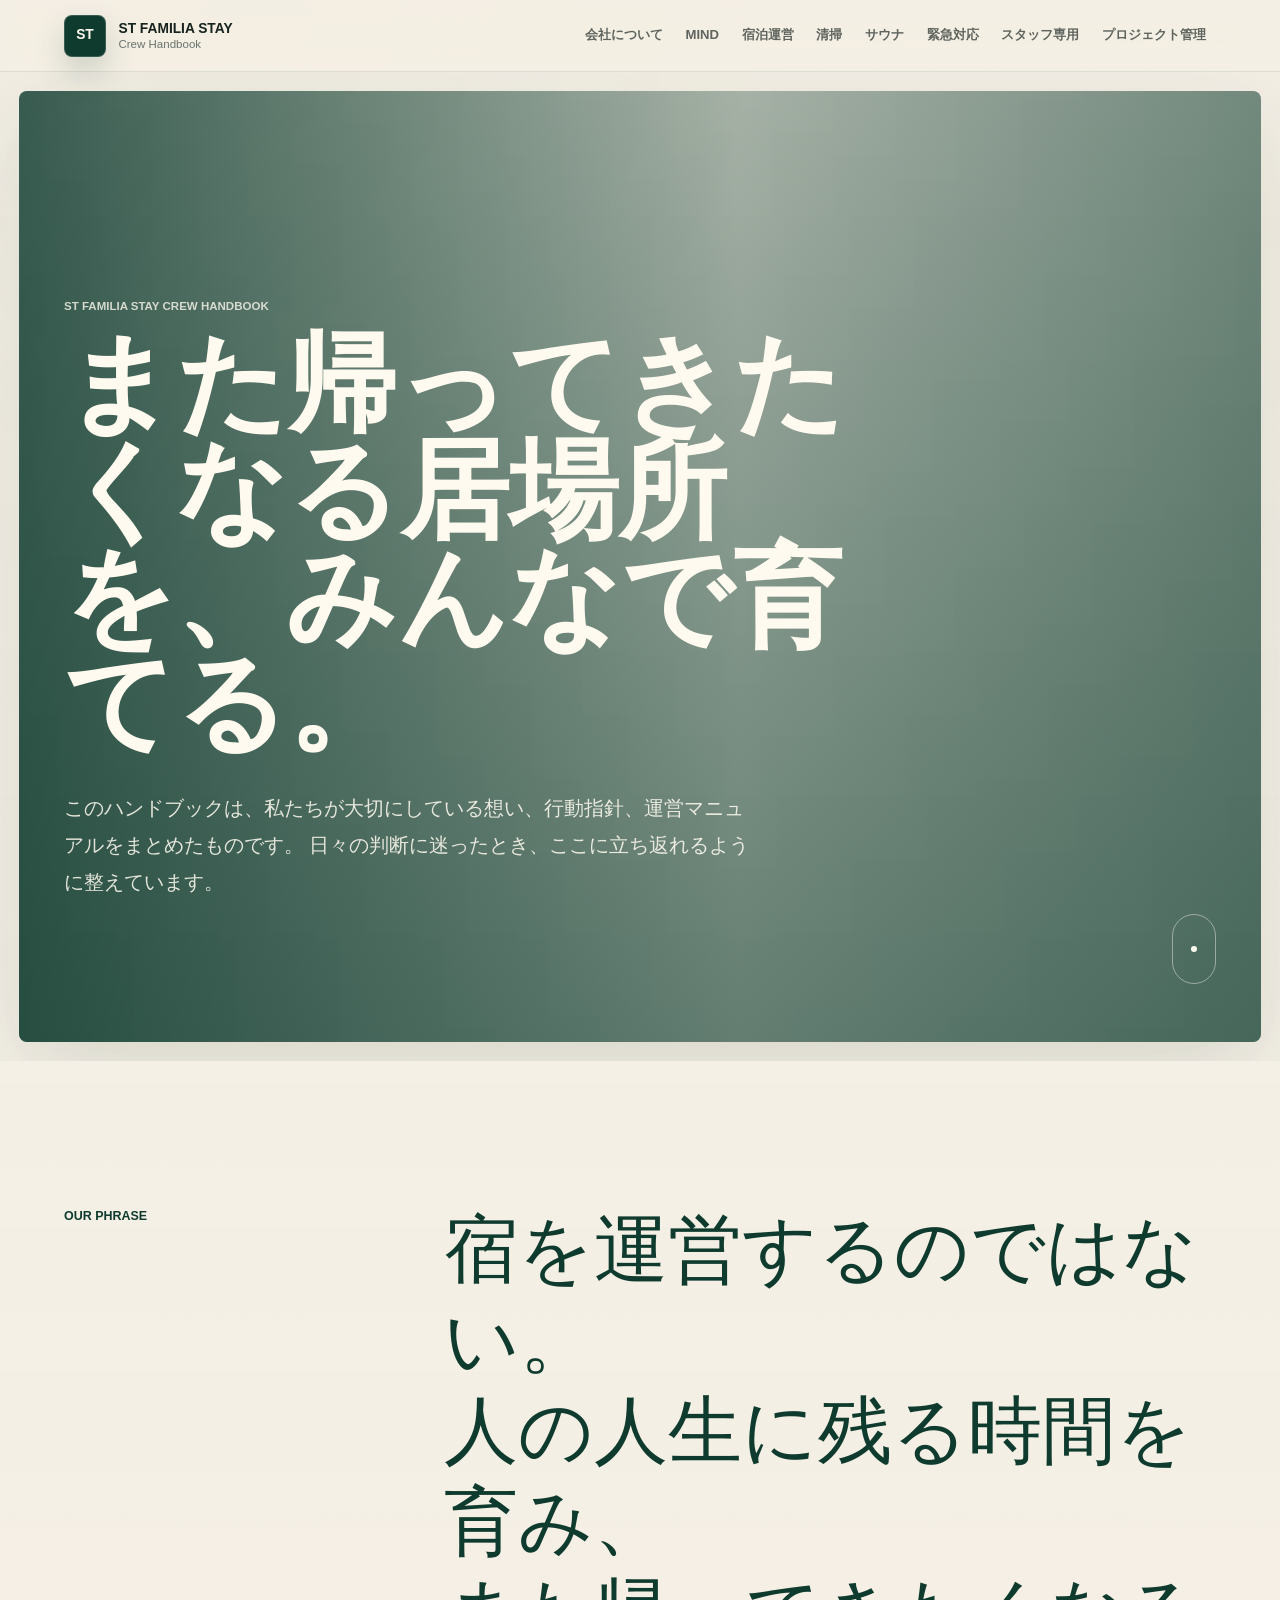
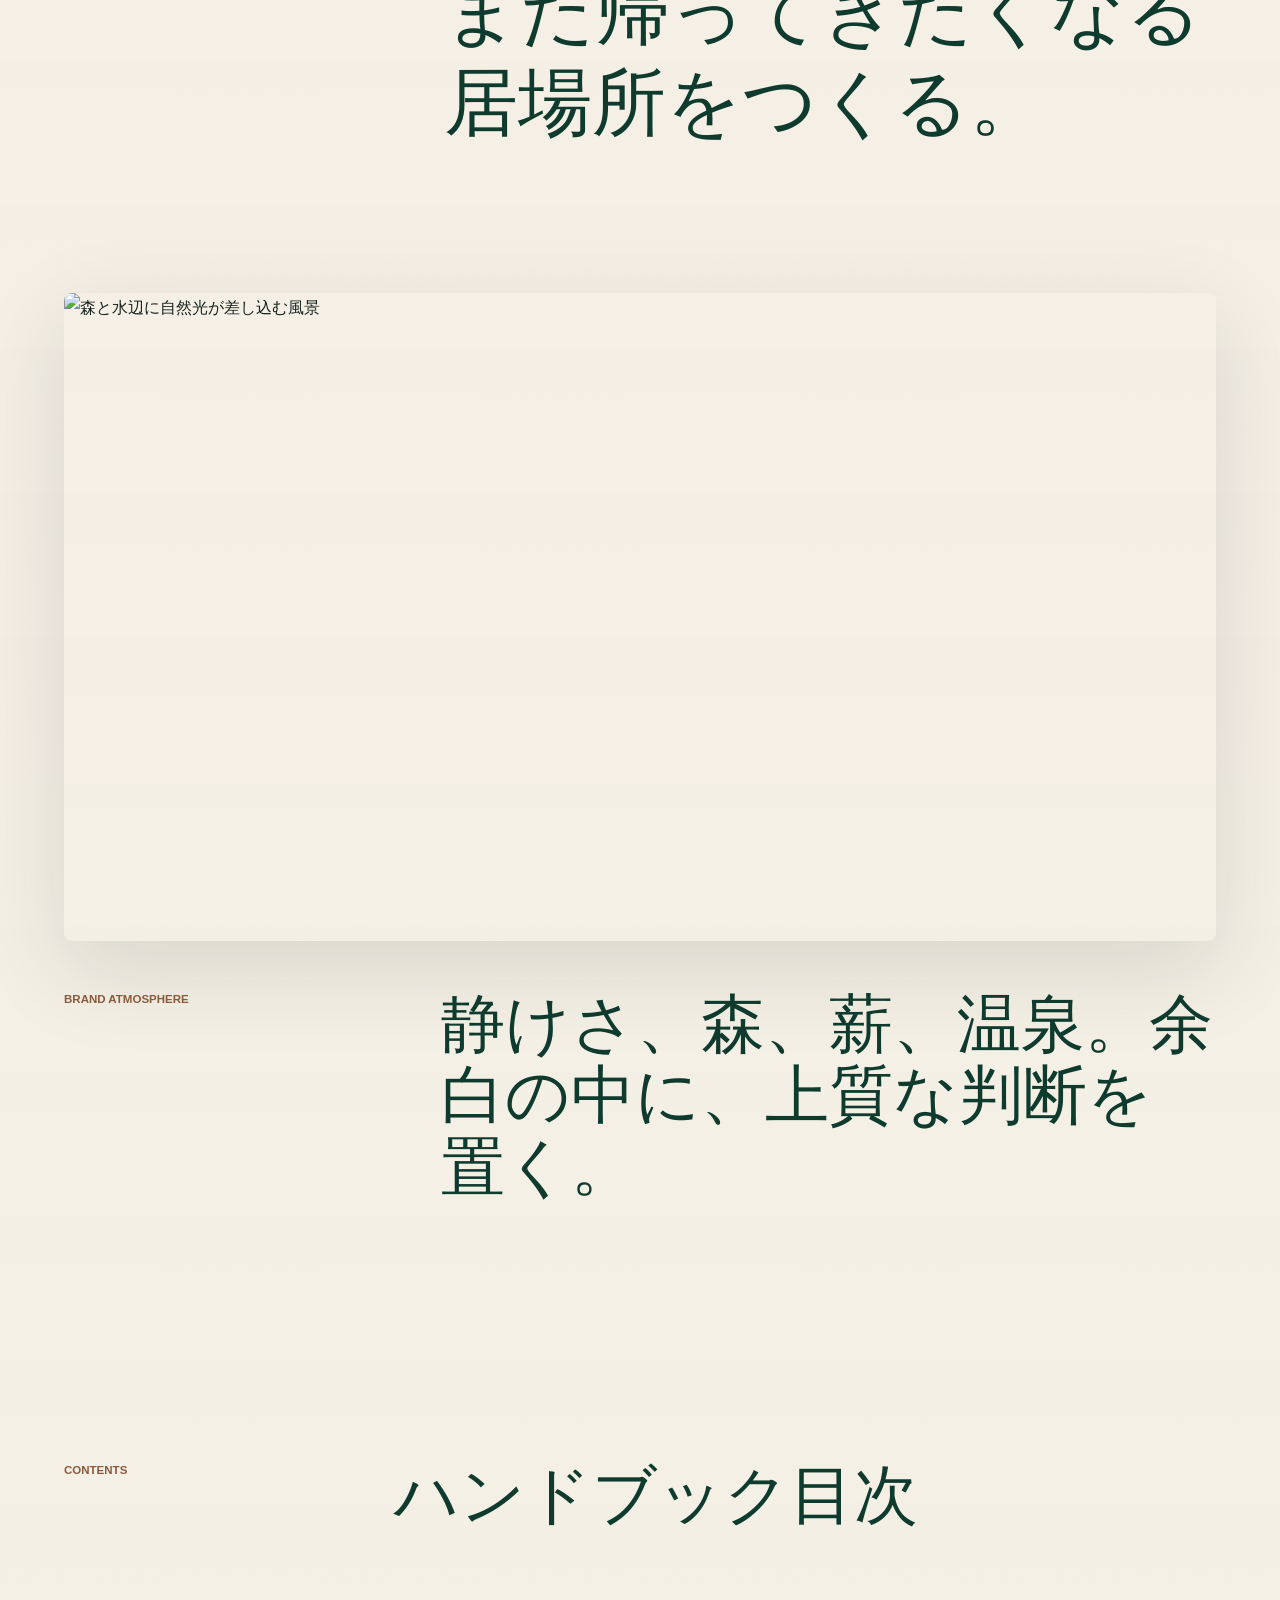
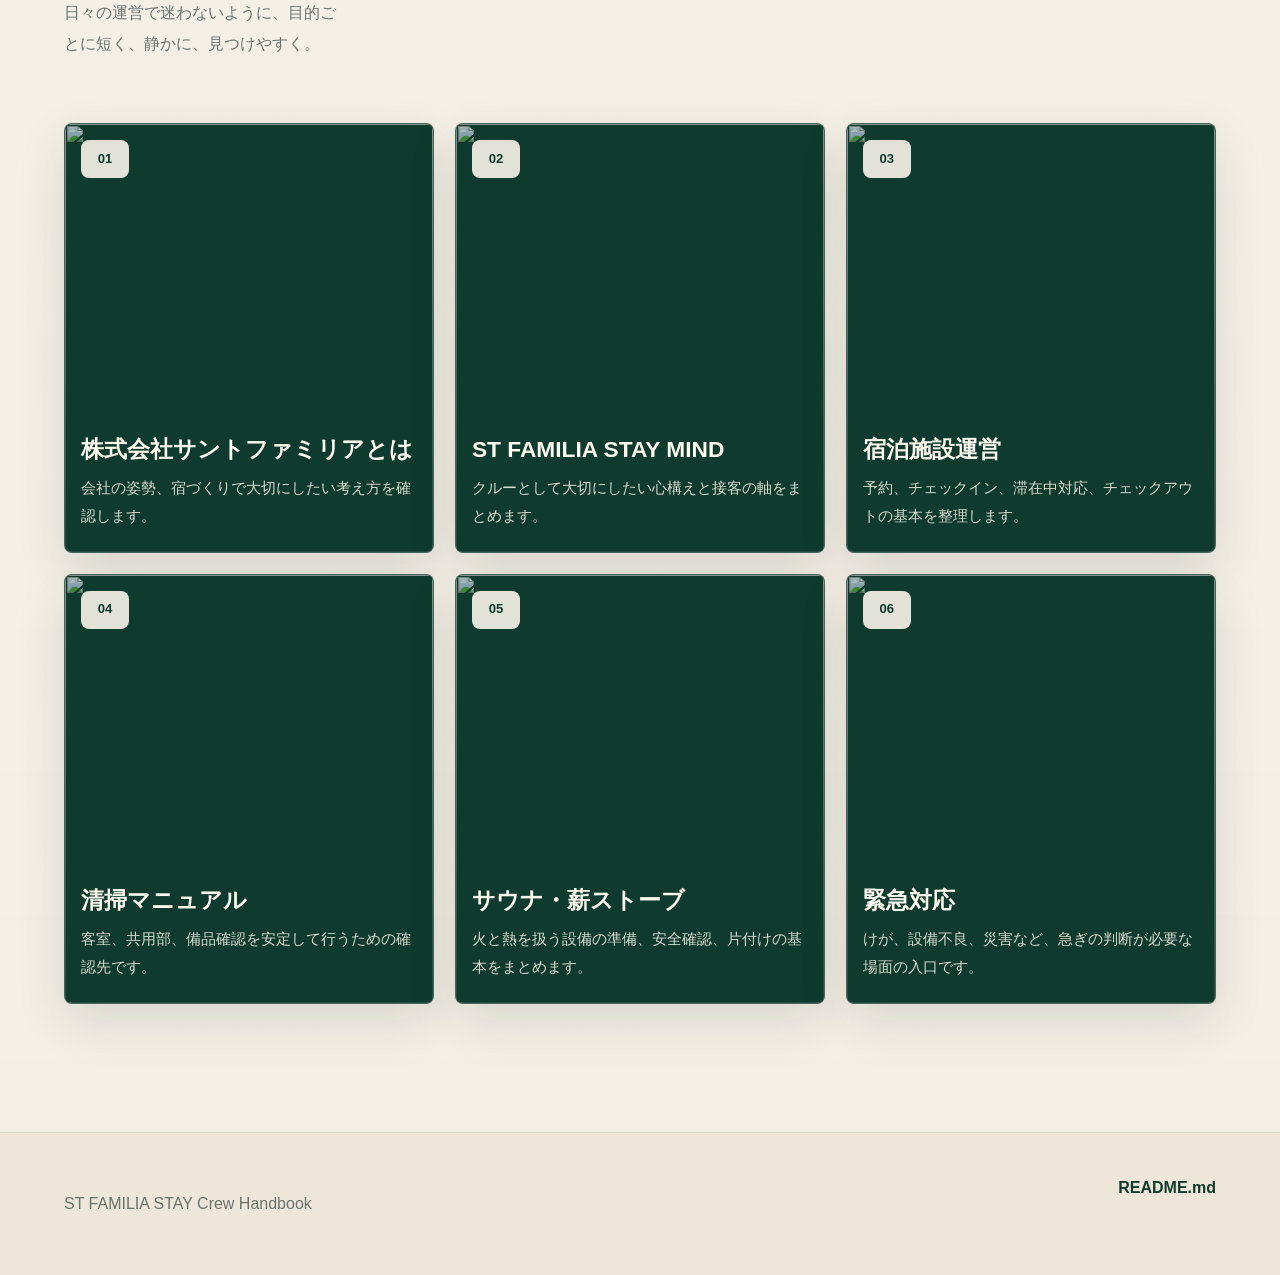
==== commit f2efefc1: "Add Project Management page Add ST FAMILIA Project Management" ====
--- a/index.html
+++ b/index.html
@@ -25,6 +25,7 @@
       <a href="sauna.html">サウナ</a>
       <a href="emergency.html">緊急対応</a>
       <a href="staff.html">スタッフ専用</a>
+      <a href="project.html">プロジェクト管理</a>
     </nav>
   </header>
 
--- a/style.css
+++ b/style.css
@@ -1344,6 +1344,224 @@
   margin: 1rem 0 0;
 }
 
+.project-page {
+  padding: clamp(1rem, 3vw, 1.4rem) var(--site-pad) clamp(4rem, 10vw, 8rem);
+}
+
+.project-breadcrumb,
+.project-hero,
+.project-overview,
+.property-grid,
+.project-board-section,
+.workflow-section {
+  max-width: 1260px;
+  margin-right: auto;
+  margin-left: auto;
+}
+
+.project-breadcrumb {
+  margin-bottom: 1rem;
+}
+
+.project-hero {
+  position: relative;
+  min-height: min(82svh, 820px);
+  display: grid;
+  align-items: end;
+  overflow: hidden;
+  border-radius: var(--radius);
+  box-shadow: var(--shadow-soft);
+  isolation: isolate;
+}
+
+.project-hero-image {
+  position: absolute;
+  inset: 0;
+  z-index: -2;
+}
+
+.project-hero-image::after {
+  content: "";
+  position: absolute;
+  inset: 0;
+  background:
+    linear-gradient(180deg, rgba(15, 59, 46, 0.08), rgba(15, 59, 46, 0.86)),
+    linear-gradient(90deg, rgba(15, 59, 46, 0.78), rgba(15, 59, 46, 0.16) 62%);
+}
+
+.project-hero-image img {
+  width: 100%;
+  height: 100%;
+  object-fit: cover;
+  transform: scale(1.03);
+  animation: slow-breathe 16s ease-in-out infinite alternate;
+}
+
+.project-hero-copy {
+  max-width: 940px;
+  padding: clamp(2rem, 7vw, 5.8rem);
+  color: var(--white);
+}
+
+.project-hero-copy .eyebrow {
+  color: rgba(255, 250, 240, 0.76);
+}
+
+.project-hero-copy h1 {
+  font-size: clamp(2.3rem, 8.8vw, 6.1rem);
+}
+
+.project-hero-copy .lead {
+  color: rgba(255, 250, 240, 0.86);
+}
+
+.project-overview {
+  display: grid;
+  grid-template-columns: minmax(0, 0.32fr) minmax(0, 1fr);
+  gap: clamp(1.6rem, 7vw, 6rem);
+  padding: clamp(5rem, 12vw, 9rem) 0;
+}
+
+.project-overview h2,
+.project-board-heading h2 {
+  margin: 0;
+  color: var(--forest);
+  font-size: clamp(2rem, 5.8vw, 4.6rem);
+  font-weight: 560;
+  line-height: 1.12;
+}
+
+.project-overview p:not(.section-index),
+.project-board-heading p {
+  max-width: 720px;
+  margin: 1.4rem 0 0;
+  color: rgba(23, 35, 31, 0.76);
+  font-size: clamp(1rem, 2vw, 1.14rem);
+}
+
+.property-grid,
+.workflow-grid {
+  display: grid;
+  grid-template-columns: repeat(4, minmax(0, 1fr));
+  gap: 1px;
+  overflow: hidden;
+  background: var(--line);
+  border: 1px solid var(--line);
+  border-radius: var(--radius);
+}
+
+.property-card,
+.workflow-grid article {
+  min-height: 300px;
+  padding: clamp(1.2rem, 3vw, 2rem);
+  background: rgba(251, 247, 239, 0.84);
+}
+
+.property-card span,
+.workflow-grid span {
+  color: var(--wood);
+  font-size: 0.78rem;
+  font-weight: 800;
+}
+
+.property-card h2,
+.workflow-grid h3 {
+  margin: 4.6rem 0 0.8rem;
+  color: var(--forest);
+  font-size: clamp(1.14rem, 2vw, 1.5rem);
+  line-height: 1.35;
+}
+
+.property-card p,
+.workflow-grid p {
+  margin: 0;
+  color: var(--muted);
+  font-size: 0.92rem;
+}
+
+.project-board-section {
+  padding: clamp(5rem, 12vw, 9rem) 0;
+}
+
+.project-board-heading {
+  display: grid;
+  grid-template-columns: minmax(0, 0.34fr) minmax(0, 1fr);
+  gap: clamp(1rem, 5vw, 4rem);
+  margin-bottom: clamp(1.8rem, 5vw, 4rem);
+}
+
+.project-table-wrap {
+  overflow-x: auto;
+  border: 1px solid var(--line);
+  border-radius: var(--radius);
+  box-shadow: 0 18px 70px rgba(23, 35, 31, 0.08);
+}
+
+.project-table {
+  width: 100%;
+  min-width: 1060px;
+  border-collapse: collapse;
+  background: rgba(251, 247, 239, 0.9);
+}
+
+.project-table th,
+.project-table td {
+  padding: 1rem;
+  border-bottom: 1px solid rgba(15, 59, 46, 0.12);
+  color: rgba(23, 35, 31, 0.76);
+  font-size: 0.9rem;
+  line-height: 1.65;
+  text-align: left;
+  vertical-align: top;
+}
+
+.project-table th {
+  color: var(--forest);
+  background: rgba(15, 59, 46, 0.06);
+  font-size: 0.78rem;
+  font-weight: 800;
+}
+
+.project-table td:first-child {
+  color: var(--forest);
+  font-weight: 800;
+}
+
+.status {
+  display: inline-grid;
+  place-items: center;
+  min-width: 78px;
+  padding: 0.28rem 0.62rem;
+  border-radius: 999px;
+  font-size: 0.78rem;
+  font-weight: 800;
+  white-space: nowrap;
+}
+
+.status.todo {
+  color: #5f4d28;
+  background: rgba(214, 170, 85, 0.22);
+}
+
+.status.checking {
+  color: var(--forest);
+  background: rgba(15, 59, 46, 0.11);
+}
+
+.status.doing {
+  color: #5b2f22;
+  background: rgba(138, 90, 59, 0.16);
+}
+
+.status.done {
+  color: var(--white);
+  background: var(--forest);
+}
+
+.workflow-section {
+  padding: clamp(3rem, 9vw, 7rem) 0 0;
+}
+
 @keyframes slow-breathe {
   from {
     transform: scale(1.03);
@@ -1407,7 +1625,9 @@
   .report-section,
   .lineworks-copy,
   .photo-guide-section,
-  .staff-next-section {
+  .staff-next-section,
+  .project-overview,
+  .project-board-heading {
     grid-template-columns: 1fr;
   }
 
@@ -1430,6 +1650,11 @@
 
   .template-grid {
     grid-template-columns: 1fr;
+  }
+
+  .property-grid,
+  .workflow-grid {
+    grid-template-columns: repeat(2, minmax(0, 1fr));
   }
 
   .toc {
@@ -1522,20 +1747,27 @@
     padding-top: 0.75rem;
   }
 
+  .project-page {
+    padding-top: 0.75rem;
+  }
+
   .about-hero,
-  .staff-hero {
+  .staff-hero,
+  .project-hero {
     min-height: 78svh;
   }
 
   .about-hero-image::after,
-  .staff-hero-image::after {
+  .staff-hero-image::after,
+  .project-hero-image::after {
     background:
       linear-gradient(180deg, rgba(15, 59, 46, 0.08), rgba(15, 59, 46, 0.94)),
       linear-gradient(90deg, rgba(15, 59, 46, 0.32), rgba(15, 59, 46, 0.22));
   }
 
   .about-hero-copy,
-  .staff-hero-copy {
+  .staff-hero-copy,
+  .project-hero-copy {
     padding: 2rem 1.1rem;
   }
 
@@ -1544,7 +1776,9 @@
   .phrase-section,
   .staff-intro,
   .lineworks-section,
-  .template-section {
+  .template-section,
+  .project-overview,
+  .project-board-section {
     padding: 4.5rem 0;
   }
 
@@ -1617,6 +1851,57 @@
     align-items: start;
   }
 
+  .property-grid,
+  .workflow-grid {
+    grid-template-columns: 1fr;
+  }
+
+  .property-card,
+  .workflow-grid article {
+    min-height: 230px;
+  }
+
+  .property-card h2,
+  .workflow-grid h3 {
+    margin-top: 3.5rem;
+  }
+
+  .project-table {
+    min-width: 0;
+  }
+
+  .project-table thead {
+    display: none;
+  }
+
+  .project-table,
+  .project-table tbody,
+  .project-table tr,
+  .project-table td {
+    display: block;
+    width: 100%;
+  }
+
+  .project-table tr {
+    padding: 1rem;
+    border-bottom: 1px solid rgba(15, 59, 46, 0.14);
+  }
+
+  .project-table td {
+    display: grid;
+    grid-template-columns: minmax(7rem, 0.38fr) minmax(0, 1fr);
+    gap: 0.8rem;
+    padding: 0.55rem 0;
+    border-bottom: 0;
+  }
+
+  .project-table td::before {
+    content: attr(data-label);
+    color: var(--forest);
+    font-size: 0.76rem;
+    font-weight: 800;
+  }
+
   .next-button {
     width: 100%;
   }
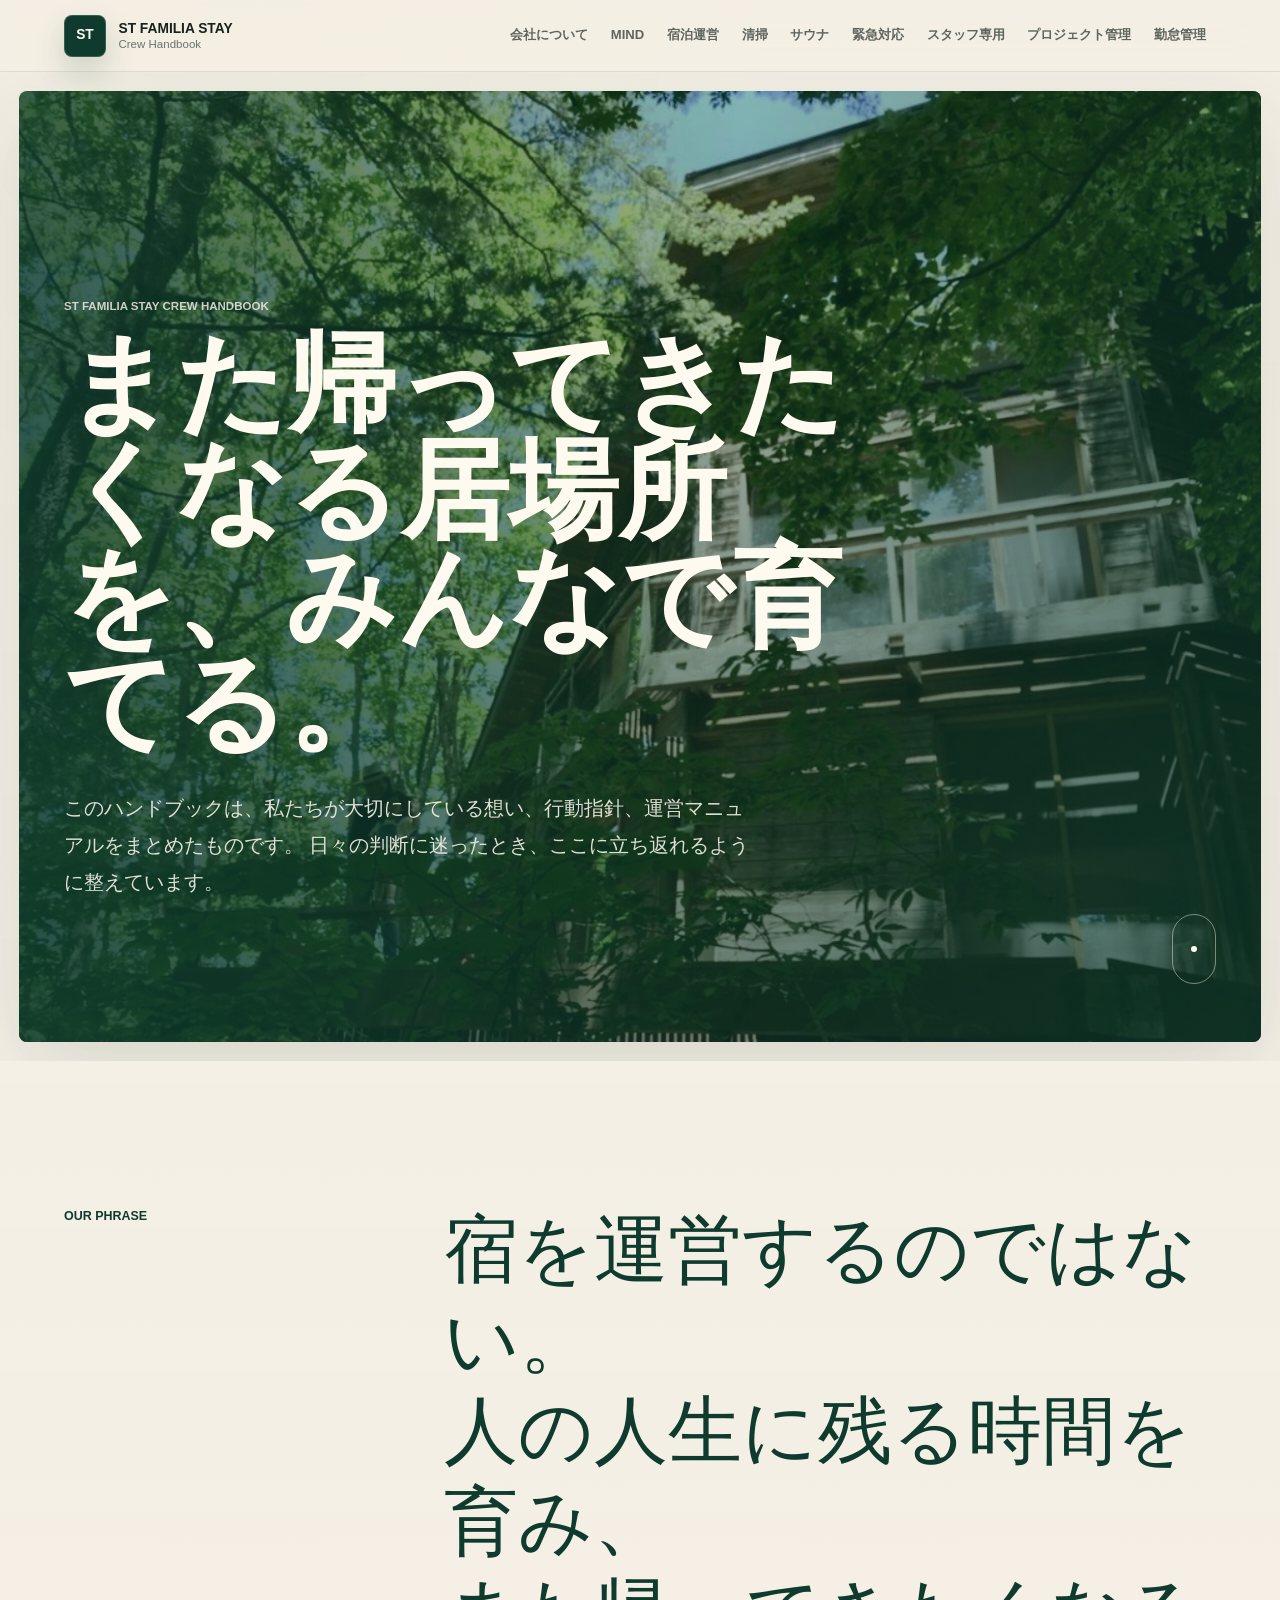
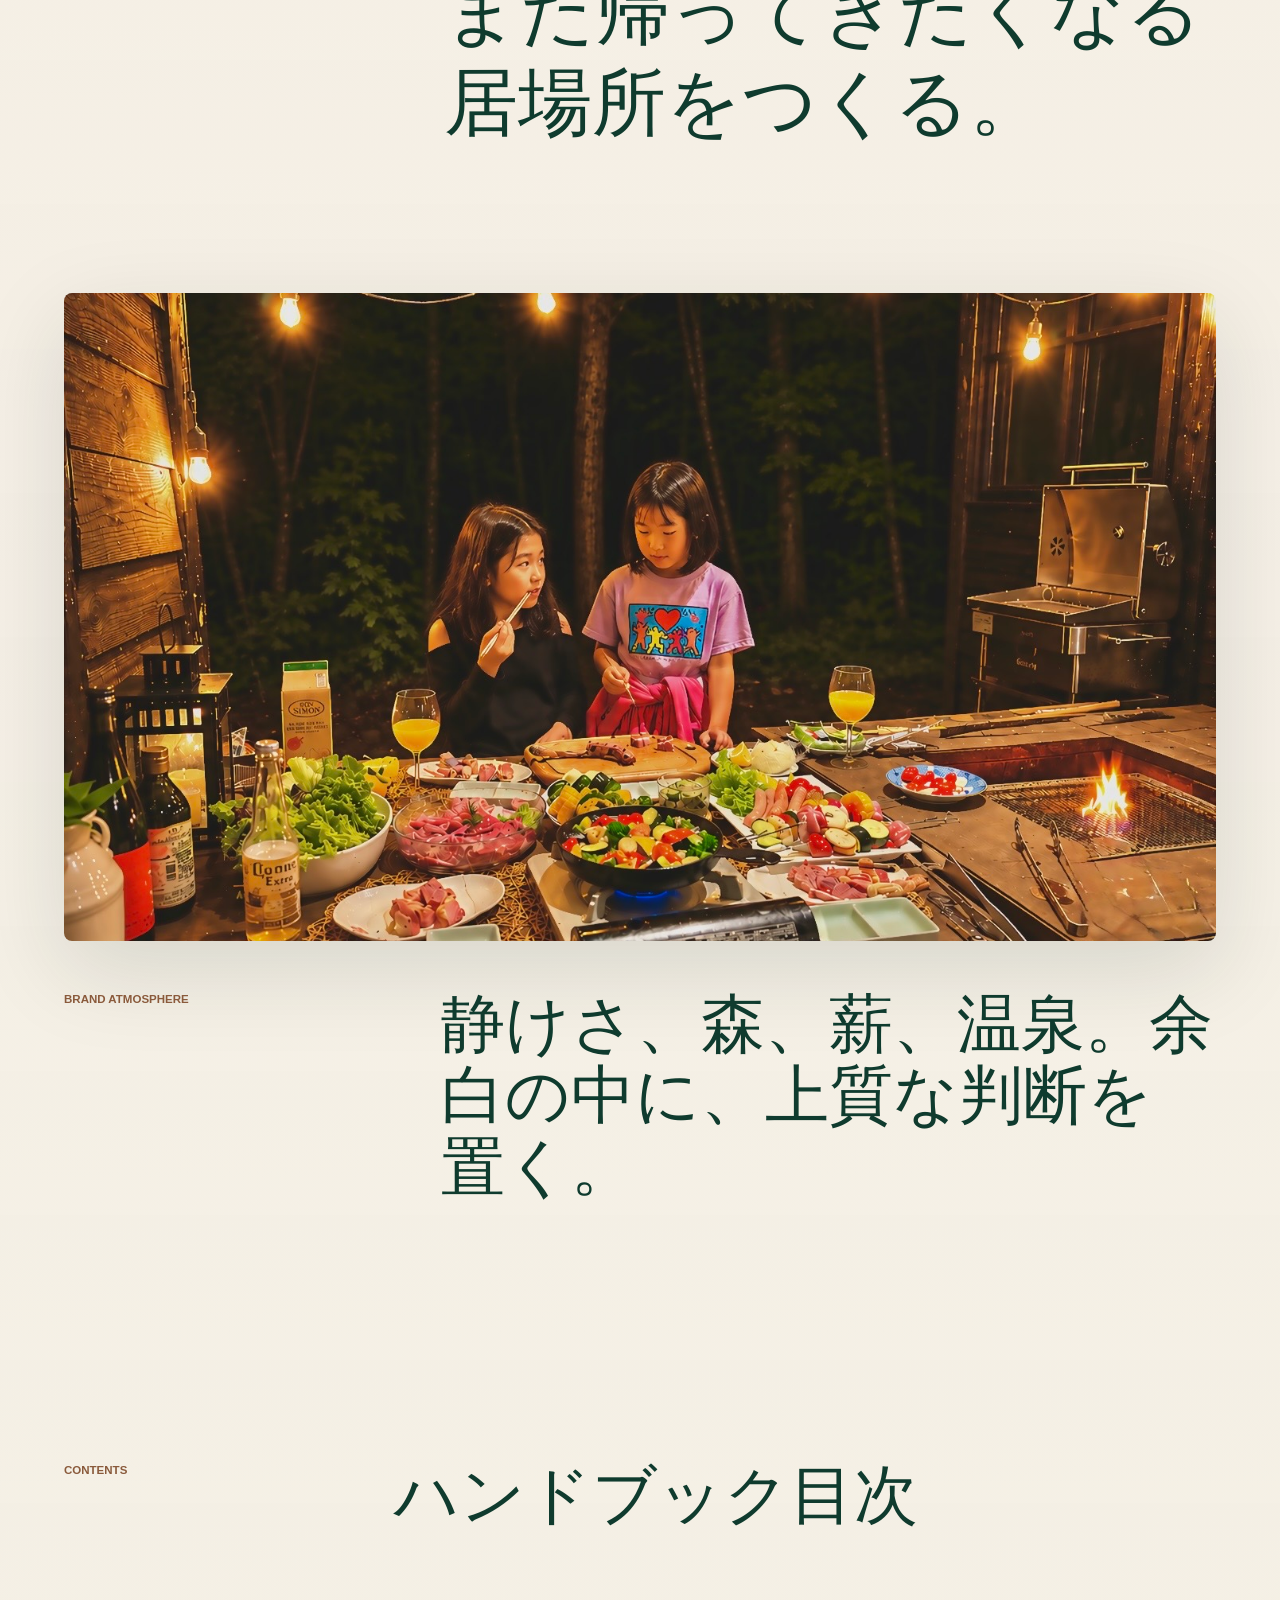
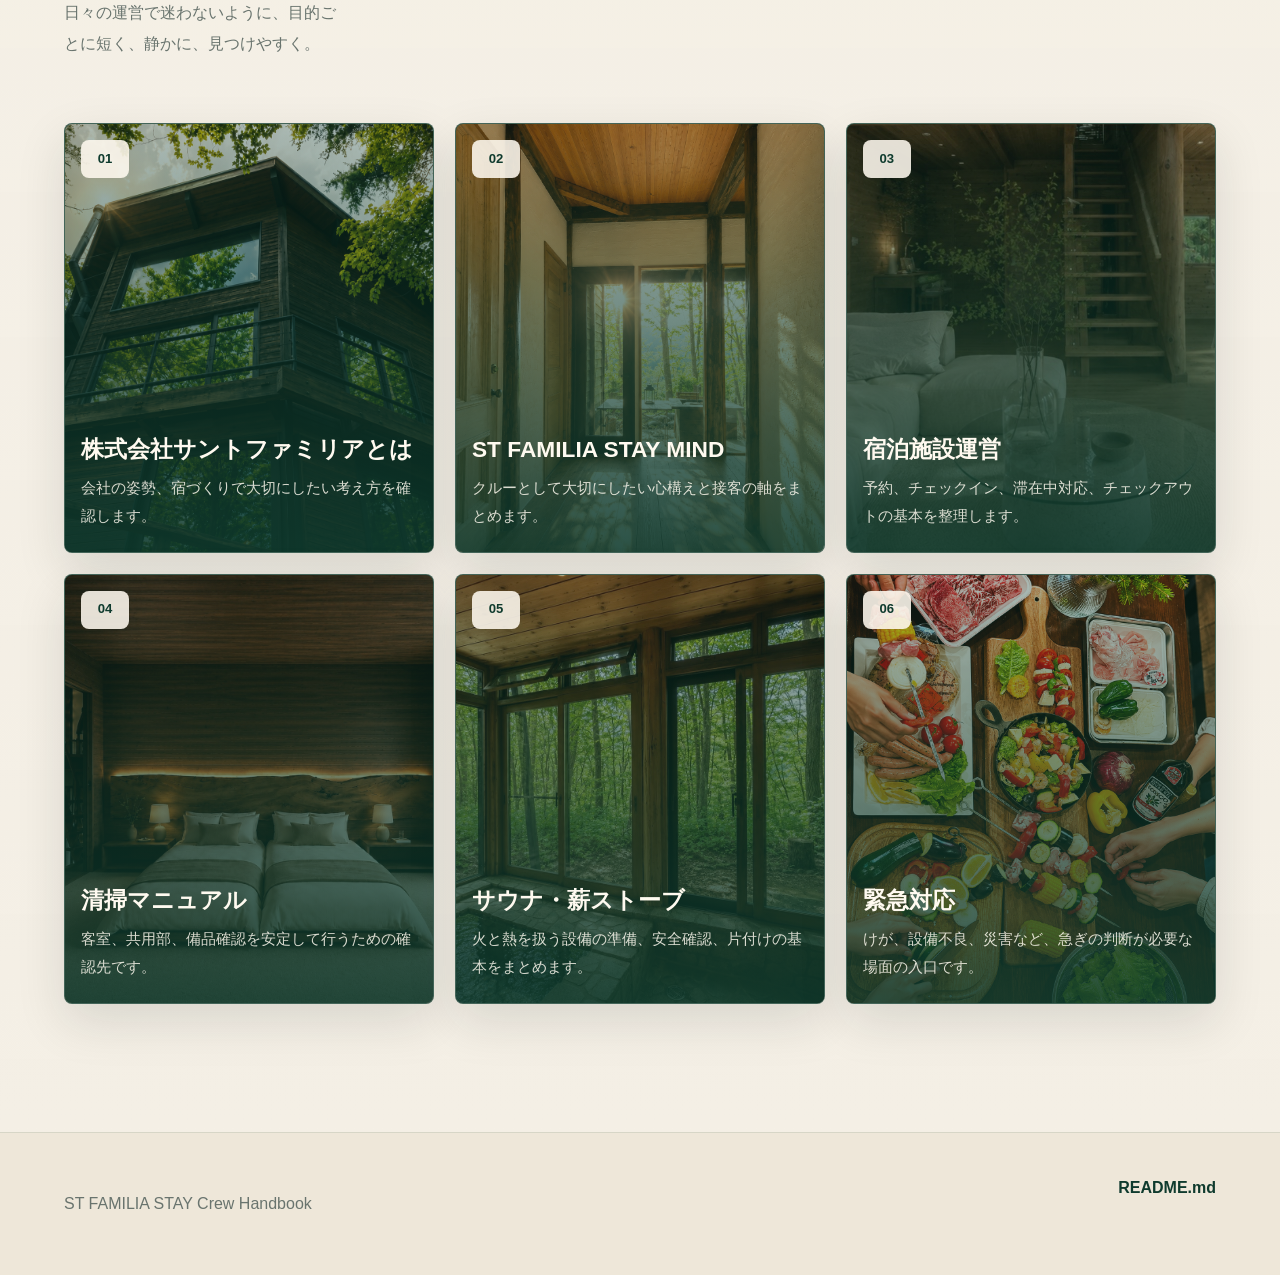
==== commit 2d0ca9ad: "Build Summer 2026 Operations Portal" ====
--- a/index.html
+++ b/index.html
@@ -26,13 +26,14 @@
       <a href="emergency.html">緊急対応</a>
       <a href="staff.html">スタッフ専用</a>
       <a href="project.html">プロジェクト管理</a>
+      <a href="attendance.html">勤怠管理</a>
     </nav>
   </header>
 
   <main>
     <section class="hero" data-reveal>
       <div class="hero-image" aria-hidden="true">
-        <img src="https://images.unsplash.com/photo-1448375240586-882707db888b?auto=format&fit=crop&w=1800&q=82" alt="">
+        <img src="assets/images/lava-forest-exterior.jpg" alt="森に囲まれたLAVA HOUSEの外観">
       </div>
       <div class="hero-copy">
         <p class="eyebrow">ST FAMILIA STAY CREW HANDBOOK</p>
@@ -56,7 +57,7 @@
 
     <section class="image-section" data-reveal>
       <figure class="wide-photo">
-        <img src="https://images.unsplash.com/photo-1506744038136-46273834b3fb?auto=format&fit=crop&w=1800&q=82" alt="森と水辺に自然光が差し込む風景">
+        <img src="assets/images/lava-night-bbq.jpg" alt="森の夜に楽しむLAVA HOUSEのBBQ">
       </figure>
       <div class="image-section-copy">
         <p class="eyebrow">Brand Atmosphere</p>
@@ -72,37 +73,37 @@
       </div>
       <div class="card-grid">
         <a class="content-card ready" href="about.html">
-          <img src="https://images.unsplash.com/photo-1600585154340-be6161a56a0c?auto=format&fit=crop&w=900&q=80" alt="">
+          <img src="assets/images/pikoa-exterior.png" alt="PIKOA HOUSEの木造外観">
           <span class="card-number">01</span>
           <h3>株式会社サントファミリアとは</h3>
           <p>会社の姿勢、宿づくりで大切にしたい考え方を確認します。</p>
         </a>
         <a class="content-card" href="mind.html">
-          <img src="https://images.unsplash.com/photo-1513836279014-a89f7a76ae86?auto=format&fit=crop&w=900&q=80" alt="">
+          <img src="assets/images/lava-hallway.png" alt="LAVA HOUSEに差し込む自然光">
           <span class="card-number">02</span>
           <h3>ST FAMILIA STAY MIND</h3>
           <p>クルーとして大切にしたい心構えと接客の軸をまとめます。</p>
         </a>
         <a class="content-card" href="operations.html">
-          <img src="https://images.unsplash.com/photo-1542314831-068cd1dbfeeb?auto=format&fit=crop&w=900&q=80" alt="">
+          <img src="assets/images/lava-lounge.jpg" alt="LAVA HOUSEのラウンジ">
           <span class="card-number">03</span>
           <h3>宿泊施設運営</h3>
           <p>予約、チェックイン、滞在中対応、チェックアウトの基本を整理します。</p>
         </a>
         <a class="content-card" href="cleaning.html">
-          <img src="https://images.unsplash.com/photo-1524758631624-e2822e304c36?auto=format&fit=crop&w=900&q=80" alt="">
+          <img src="assets/images/pikoa-bedroom.jpg" alt="PIKOA HOUSEの整えられた寝室">
           <span class="card-number">04</span>
           <h3>清掃マニュアル</h3>
           <p>客室、共用部、備品確認を安定して行うための確認先です。</p>
         </a>
         <a class="content-card" href="sauna.html">
-          <img src="https://images.unsplash.com/photo-1601674128442-7e8d228f5350?auto=format&fit=crop&w=900&q=80" alt="">
+          <img src="assets/images/lava-onsen.jpg" alt="LAVA HOUSEの温泉設備">
           <span class="card-number">05</span>
           <h3>サウナ・薪ストーブ</h3>
           <p>火と熱を扱う設備の準備、安全確認、片付けの基本をまとめます。</p>
         </a>
         <a class="content-card" href="emergency.html">
-          <img src="https://images.unsplash.com/photo-1500530855697-b586d89ba3ee?auto=format&fit=crop&w=900&q=80" alt="">
+          <img src="assets/images/lava-bbq-prep.png" alt="LAVA HOUSEの食材準備と備品確認">
           <span class="card-number">06</span>
           <h3>緊急対応</h3>
           <p>けが、設備不良、災害など、急ぎの判断が必要な場面の入口です。</p>
--- a/style.css
+++ b/style.css
@@ -962,7 +962,7 @@
   padding: clamp(2rem, 7vw, 5rem);
   background:
     linear-gradient(135deg, rgba(15, 59, 46, 0.96), rgba(31, 90, 71, 0.86)),
-    url("https://images.unsplash.com/photo-1511497584788-876760111969?auto=format&fit=crop&w=1500&q=80");
+    url("assets/images/lava-night-bbq.jpg");
   background-position: center;
   background-size: cover;
   border-radius: var(--radius);
@@ -1562,6 +1562,457 @@
   padding: clamp(3rem, 9vw, 7rem) 0 0;
 }
 
+.mind-page {
+  padding: clamp(1rem, 3vw, 1.4rem) var(--site-pad) clamp(4rem, 10vw, 8rem);
+}
+
+.mind-breadcrumb,
+.mind-hero,
+.mind-statement,
+.mind-priority,
+.mind-values,
+.language-section,
+.mind-promise,
+.mind-next-section {
+  max-width: 1260px;
+  margin-right: auto;
+  margin-left: auto;
+}
+
+.mind-breadcrumb {
+  margin-bottom: 1rem;
+}
+
+.mind-hero {
+  position: relative;
+  min-height: min(84svh, 840px);
+  display: grid;
+  align-items: end;
+  overflow: hidden;
+  border-radius: var(--radius);
+  box-shadow: var(--shadow-soft);
+  isolation: isolate;
+}
+
+.mind-hero-image {
+  position: absolute;
+  inset: 0;
+  z-index: -2;
+}
+
+.mind-hero-image::after {
+  content: "";
+  position: absolute;
+  inset: 0;
+  background:
+    linear-gradient(180deg, rgba(15, 59, 46, 0.08), rgba(15, 59, 46, 0.88)),
+    linear-gradient(90deg, rgba(15, 59, 46, 0.78), rgba(15, 59, 46, 0.14) 62%);
+}
+
+.mind-hero-image img {
+  width: 100%;
+  height: 100%;
+  object-fit: cover;
+  transform: scale(1.03);
+  animation: slow-breathe 16s ease-in-out infinite alternate;
+}
+
+.mind-hero-copy {
+  max-width: 960px;
+  padding: clamp(2rem, 7vw, 5.8rem);
+  color: var(--white);
+}
+
+.mind-hero-copy .eyebrow {
+  color: rgba(255, 250, 240, 0.76);
+}
+
+.mind-hero-copy h1 {
+  font-size: clamp(2.3rem, 8.8vw, 6.1rem);
+}
+
+.mind-hero-copy .lead {
+  color: rgba(255, 250, 240, 0.86);
+}
+
+.mind-statement,
+.mind-priority-heading,
+.language-section,
+.mind-next-section {
+  display: grid;
+  grid-template-columns: minmax(0, 0.32fr) minmax(0, 1fr);
+  gap: clamp(1.6rem, 7vw, 6rem);
+}
+
+.mind-statement {
+  padding: clamp(5rem, 12vw, 9rem) 0;
+}
+
+.mind-statement h2,
+.mind-priority-heading h2,
+.language-copy h2,
+.mind-next-section h2 {
+  margin: 0;
+  color: var(--forest);
+  font-size: clamp(2rem, 5.8vw, 4.6rem);
+  font-weight: 560;
+  line-height: 1.12;
+}
+
+.mind-statement p:not(.section-index),
+.mind-priority-heading p,
+.language-copy p,
+.mind-next-section p {
+  max-width: 720px;
+  margin: 1.4rem 0 0;
+  color: rgba(23, 35, 31, 0.76);
+  font-size: clamp(1rem, 2vw, 1.14rem);
+}
+
+.mind-priority {
+  padding: clamp(3rem, 8vw, 6rem) 0;
+}
+
+.priority-list {
+  display: grid;
+  grid-template-columns: repeat(5, minmax(0, 1fr));
+  gap: 1px;
+  margin: clamp(1.8rem, 5vw, 4rem) 0 0;
+  padding: 0;
+  overflow: hidden;
+  background: var(--line);
+  border: 1px solid var(--line);
+  border-radius: var(--radius);
+  list-style: none;
+}
+
+.priority-list li {
+  min-height: 300px;
+  padding: clamp(1.2rem, 3vw, 2rem);
+  background: rgba(251, 247, 239, 0.84);
+}
+
+.priority-list span,
+.mind-value-grid span {
+  color: var(--wood);
+  font-size: 0.78rem;
+  font-weight: 800;
+}
+
+.priority-list strong {
+  display: block;
+  margin: 4.5rem 0 0.8rem;
+  color: var(--forest);
+  font-size: clamp(1.2rem, 2vw, 1.5rem);
+  line-height: 1.3;
+}
+
+.priority-list p,
+.mind-value-grid p,
+.promise-grid p {
+  margin: 0;
+  color: var(--muted);
+  font-size: 0.92rem;
+}
+
+.mind-values {
+  padding: clamp(5rem, 12vw, 9rem) 0;
+}
+
+.mind-value-grid {
+  display: grid;
+  grid-template-columns: repeat(4, minmax(0, 1fr));
+  gap: 1px;
+  overflow: hidden;
+  background: var(--line);
+  border: 1px solid var(--line);
+  border-radius: var(--radius);
+}
+
+.mind-value-grid article {
+  min-height: 330px;
+  padding: clamp(1.2rem, 3vw, 2rem);
+  background: rgba(251, 247, 239, 0.84);
+}
+
+.mind-value-grid h3 {
+  margin: 4.8rem 0 0.8rem;
+  color: var(--forest);
+  font-size: clamp(1.15rem, 2vw, 1.45rem);
+  line-height: 1.35;
+}
+
+.language-section {
+  align-items: center;
+  padding: clamp(3rem, 9vw, 7rem) 0;
+}
+
+.language-section figure {
+  margin: 0;
+  overflow: hidden;
+  border-radius: var(--radius);
+  box-shadow: var(--shadow-soft);
+}
+
+.language-section img {
+  width: 100%;
+  height: min(72svh, 720px);
+  min-height: 440px;
+  object-fit: cover;
+}
+
+.language-copy .check-list {
+  margin-top: 1.5rem;
+}
+
+.mind-promise {
+  padding: clamp(5rem, 12vw, 9rem) 0;
+}
+
+.mind-promise blockquote {
+  margin: 1rem 0 clamp(1.8rem, 5vw, 4rem);
+  padding: clamp(2rem, 7vw, 5rem);
+  color: var(--white);
+  background:
+    linear-gradient(135deg, rgba(15, 59, 46, 0.96), rgba(31, 90, 71, 0.86)),
+    url("assets/images/lava-onsen.jpg");
+  background-position: center;
+  background-size: cover;
+  border-radius: var(--radius);
+  box-shadow: var(--shadow-soft);
+}
+
+.mind-promise blockquote span {
+  display: block;
+  max-width: 980px;
+  font-size: clamp(1.8rem, 5.8vw, 4.8rem);
+  font-weight: 560;
+  line-height: 1.24;
+}
+
+.promise-grid {
+  display: grid;
+  grid-template-columns: repeat(3, minmax(0, 1fr));
+  gap: 1px;
+  overflow: hidden;
+  background: var(--line);
+  border: 1px solid var(--line);
+  border-radius: var(--radius);
+}
+
+.promise-grid article {
+  min-height: 250px;
+  padding: clamp(1.2rem, 3vw, 2rem);
+  background: rgba(251, 247, 239, 0.84);
+}
+
+.promise-grid h3 {
+  margin: 0 0 0.8rem;
+  color: var(--forest);
+  font-size: clamp(1.15rem, 2vw, 1.45rem);
+}
+
+.mind-next-section {
+  align-items: end;
+  padding: clamp(2rem, 6vw, 4rem);
+  background: rgba(251, 247, 239, 0.8);
+  border: 1px solid var(--line);
+  border-radius: var(--radius);
+  box-shadow: 0 18px 70px rgba(23, 35, 31, 0.08);
+}
+
+.mind-next-section .eyebrow {
+  color: var(--wood);
+}
+
+.mind-next-section h2 {
+  font-size: clamp(1.8rem, 5vw, 4rem);
+}
+
+.attendance-page {
+  padding: clamp(1rem, 3vw, 1.4rem) var(--site-pad) clamp(4rem, 10vw, 8rem);
+}
+
+.attendance-breadcrumb,
+.attendance-hero,
+.attendance-intro,
+.form-link-section,
+.attendance-flow {
+  max-width: 1260px;
+  margin-right: auto;
+  margin-left: auto;
+}
+
+.attendance-breadcrumb {
+  margin-bottom: 1rem;
+}
+
+.attendance-hero {
+  position: relative;
+  min-height: min(82svh, 820px);
+  display: grid;
+  align-items: end;
+  overflow: hidden;
+  border-radius: var(--radius);
+  box-shadow: var(--shadow-soft);
+  isolation: isolate;
+}
+
+.attendance-hero-image {
+  position: absolute;
+  inset: 0;
+  z-index: -2;
+}
+
+.attendance-hero-image::after {
+  content: "";
+  position: absolute;
+  inset: 0;
+  background:
+    linear-gradient(180deg, rgba(15, 59, 46, 0.1), rgba(15, 59, 46, 0.88)),
+    linear-gradient(90deg, rgba(15, 59, 46, 0.76), rgba(15, 59, 46, 0.14) 62%);
+}
+
+.attendance-hero-image img {
+  width: 100%;
+  height: 100%;
+  object-fit: cover;
+  transform: scale(1.03);
+  animation: slow-breathe 16s ease-in-out infinite alternate;
+}
+
+.attendance-hero-copy {
+  max-width: 940px;
+  padding: clamp(2rem, 7vw, 5.8rem);
+  color: var(--white);
+}
+
+.attendance-hero-copy .eyebrow {
+  color: rgba(255, 250, 240, 0.76);
+}
+
+.attendance-hero-copy h1 {
+  font-size: clamp(2.3rem, 8.8vw, 6.1rem);
+}
+
+.attendance-hero-copy .lead {
+  color: rgba(255, 250, 240, 0.86);
+}
+
+.attendance-intro,
+.form-link-heading {
+  display: grid;
+  grid-template-columns: minmax(0, 0.32fr) minmax(0, 1fr);
+  gap: clamp(1.6rem, 7vw, 6rem);
+}
+
+.attendance-intro {
+  padding: clamp(5rem, 12vw, 9rem) 0;
+}
+
+.attendance-intro h2,
+.form-link-heading h2 {
+  margin: 0;
+  color: var(--forest);
+  font-size: clamp(2rem, 5.8vw, 4.6rem);
+  font-weight: 560;
+  line-height: 1.12;
+}
+
+.attendance-intro p:not(.section-index),
+.form-link-heading p {
+  max-width: 740px;
+  margin: 1.4rem 0 0;
+  color: rgba(23, 35, 31, 0.76);
+  font-size: clamp(1rem, 2vw, 1.14rem);
+}
+
+.form-link-section {
+  padding: clamp(3rem, 9vw, 7rem) 0;
+}
+
+.form-card-grid {
+  display: grid;
+  grid-template-columns: repeat(5, minmax(0, 1fr));
+  gap: 1px;
+  margin-top: clamp(1.8rem, 5vw, 4rem);
+  overflow: hidden;
+  background: var(--line);
+  border: 1px solid var(--line);
+  border-radius: var(--radius);
+}
+
+.form-card {
+  min-height: 340px;
+  display: flex;
+  flex-direction: column;
+  padding: clamp(1.2rem, 3vw, 2rem);
+  background: rgba(251, 247, 239, 0.84);
+}
+
+.form-card span,
+.attendance-flow-grid span {
+  color: var(--wood);
+  font-size: 0.78rem;
+  font-weight: 800;
+}
+
+.form-card h3,
+.attendance-flow-grid h3 {
+  margin: 4.2rem 0 0.8rem;
+  color: var(--forest);
+  font-size: clamp(1.14rem, 2vw, 1.42rem);
+  line-height: 1.35;
+}
+
+.form-card p,
+.attendance-flow-grid p {
+  margin: 0;
+  color: var(--muted);
+  font-size: 0.92rem;
+}
+
+.form-card a {
+  display: inline-flex;
+  align-items: center;
+  justify-content: center;
+  min-height: 46px;
+  margin-top: auto;
+  padding: 0.75rem 1rem;
+  color: var(--white);
+  background: var(--forest);
+  border-radius: 999px;
+  font-size: 0.86rem;
+  font-weight: 800;
+  text-decoration: none;
+  transition: transform 180ms ease, background 180ms ease;
+}
+
+.form-card a:hover {
+  transform: translateY(-2px);
+  background: var(--forest-2);
+}
+
+.attendance-flow {
+  padding: clamp(3rem, 9vw, 7rem) 0 0;
+}
+
+.attendance-flow-grid {
+  display: grid;
+  grid-template-columns: repeat(3, minmax(0, 1fr));
+  gap: 1px;
+  overflow: hidden;
+  background: var(--line);
+  border: 1px solid var(--line);
+  border-radius: var(--radius);
+}
+
+.attendance-flow-grid article {
+  min-height: 270px;
+  padding: clamp(1.2rem, 3vw, 2rem);
+  background: rgba(251, 247, 239, 0.84);
+}
+
 @keyframes slow-breathe {
   from {
     transform: scale(1.03);
@@ -1627,7 +2078,13 @@
   .photo-guide-section,
   .staff-next-section,
   .project-overview,
-  .project-board-heading {
+  .project-board-heading,
+  .mind-statement,
+  .mind-priority-heading,
+  .language-section,
+  .mind-next-section,
+  .attendance-intro,
+  .form-link-heading {
     grid-template-columns: 1fr;
   }
 
@@ -1653,8 +2110,22 @@
   }
 
   .property-grid,
-  .workflow-grid {
+  .workflow-grid,
+  .mind-value-grid,
+  .promise-grid {
     grid-template-columns: repeat(2, minmax(0, 1fr));
+  }
+
+  .priority-list {
+    grid-template-columns: repeat(3, minmax(0, 1fr));
+  }
+
+  .form-card-grid {
+    grid-template-columns: repeat(2, minmax(0, 1fr));
+  }
+
+  .attendance-flow-grid {
+    grid-template-columns: 1fr;
   }
 
   .toc {
@@ -1751,15 +2222,27 @@
     padding-top: 0.75rem;
   }
 
+  .mind-page {
+    padding-top: 0.75rem;
+  }
+
+  .attendance-page {
+    padding-top: 0.75rem;
+  }
+
   .about-hero,
   .staff-hero,
-  .project-hero {
+  .project-hero,
+  .mind-hero,
+  .attendance-hero {
     min-height: 78svh;
   }
 
   .about-hero-image::after,
   .staff-hero-image::after,
-  .project-hero-image::after {
+  .project-hero-image::after,
+  .mind-hero-image::after,
+  .attendance-hero-image::after {
     background:
       linear-gradient(180deg, rgba(15, 59, 46, 0.08), rgba(15, 59, 46, 0.94)),
       linear-gradient(90deg, rgba(15, 59, 46, 0.32), rgba(15, 59, 46, 0.22));
@@ -1767,7 +2250,9 @@
 
   .about-hero-copy,
   .staff-hero-copy,
-  .project-hero-copy {
+  .project-hero-copy,
+  .mind-hero-copy,
+  .attendance-hero-copy {
     padding: 2rem 1.1rem;
   }
 
@@ -1778,14 +2263,22 @@
   .lineworks-section,
   .template-section,
   .project-overview,
-  .project-board-section {
+  .project-board-section,
+  .mind-statement,
+  .mind-values,
+  .mind-promise,
+  .attendance-intro {
     padding: 4.5rem 0;
   }
 
   .mv-section,
   .owner-message,
   .report-section,
-  .photo-guide-section {
+  .photo-guide-section,
+  .mind-priority,
+  .language-section,
+  .form-link-section,
+  .attendance-flow {
     padding: 2.8rem 0;
   }
 
@@ -1852,18 +2345,40 @@
   }
 
   .property-grid,
-  .workflow-grid {
+  .workflow-grid,
+  .mind-value-grid,
+  .promise-grid,
+  .priority-list {
     grid-template-columns: 1fr;
   }
 
   .property-card,
-  .workflow-grid article {
+  .workflow-grid article,
+  .mind-value-grid article,
+  .priority-list li,
+  .promise-grid article {
     min-height: 230px;
   }
 
   .property-card h2,
-  .workflow-grid h3 {
+  .workflow-grid h3,
+  .mind-value-grid h3,
+  .priority-list strong {
     margin-top: 3.5rem;
+  }
+
+  .language-section img {
+    min-height: 340px;
+    height: 58svh;
+  }
+
+  .mind-promise blockquote {
+    padding: 2rem 1.1rem;
+  }
+
+  .mind-next-section {
+    padding: 1.3rem;
+    align-items: start;
   }
 
   .project-table {
@@ -1902,6 +2417,21 @@
     font-weight: 800;
   }
 
+  .form-card-grid,
+  .attendance-flow-grid {
+    grid-template-columns: 1fr;
+  }
+
+  .form-card,
+  .attendance-flow-grid article {
+    min-height: 230px;
+  }
+
+  .form-card h3,
+  .attendance-flow-grid h3 {
+    margin-top: 3.5rem;
+  }
+
   .next-button {
     width: 100%;
   }
